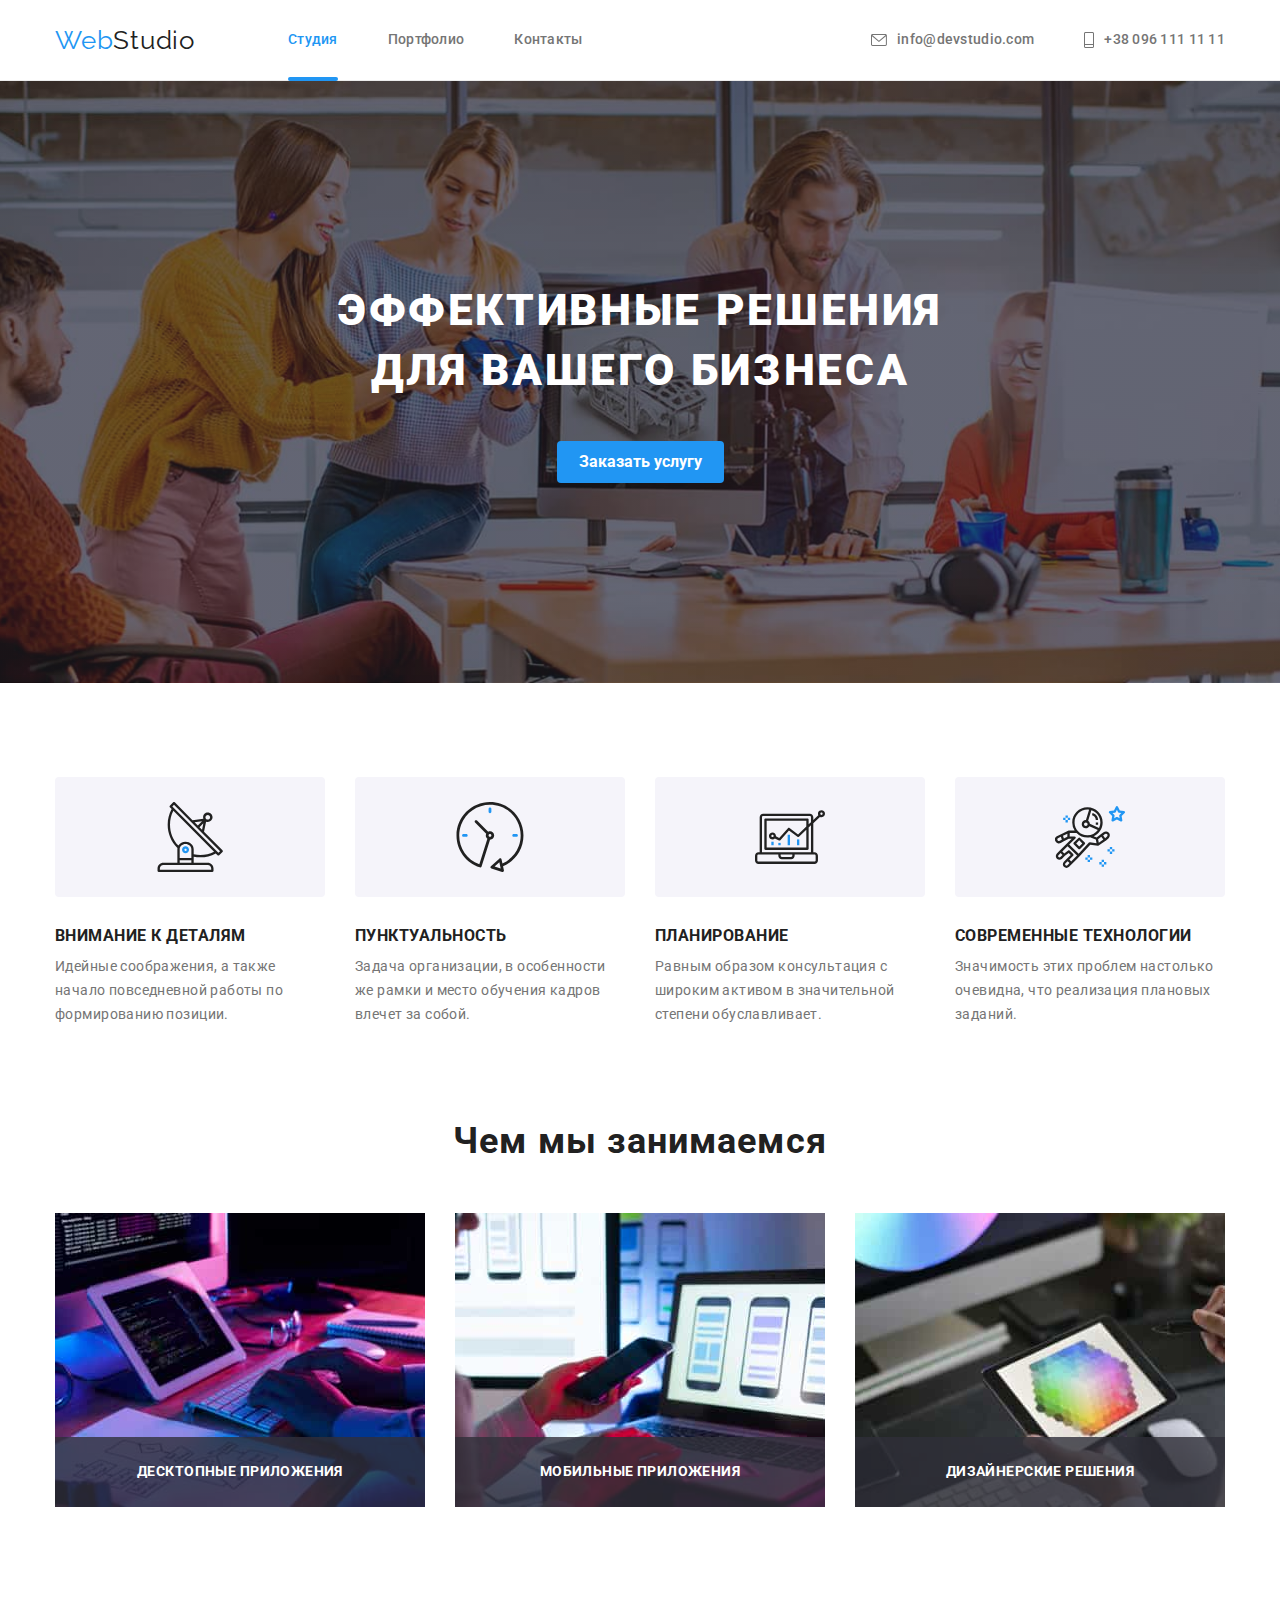
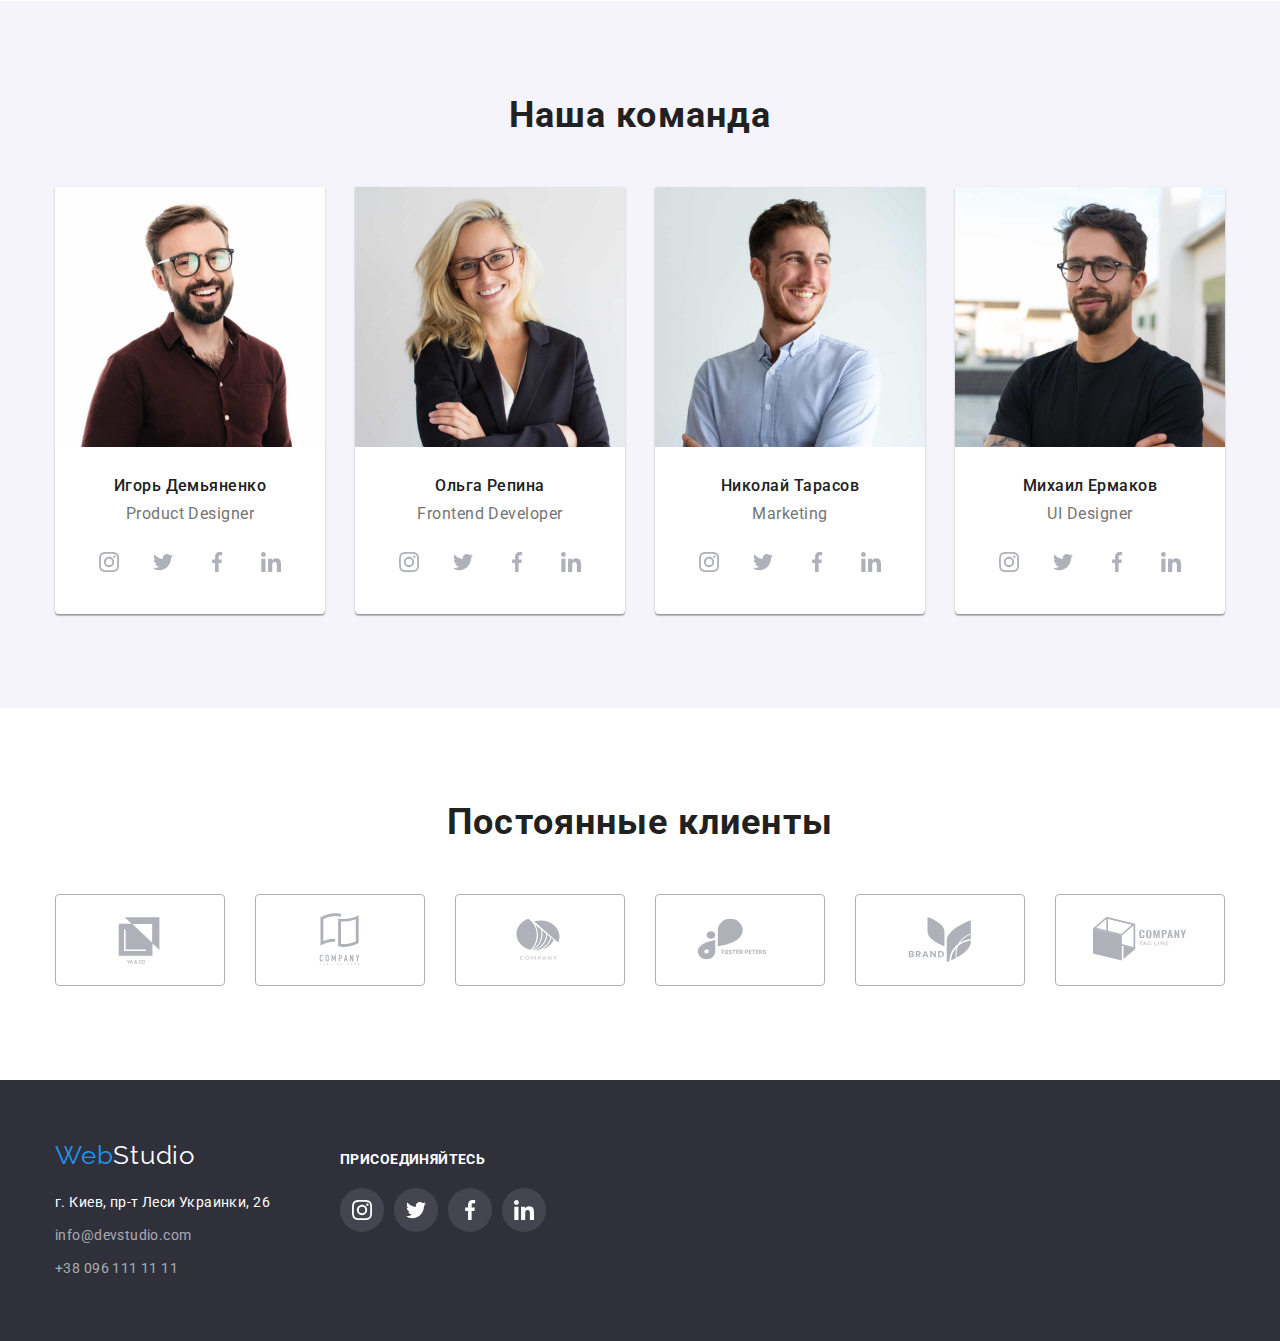
==== index.html @ 5bc47182 "скопировал предыдущую" ====
<!DOCTYPE html>
<html lang="ru">

<head>
    <meta charset="UTF-8">
    <meta http-equiv="X-UA-Compatible" content="IE=edge">
    <meta name="viewport" content="width=device-width, initial-scale=1.0">
    <title>Студия</title>
    <link rel="preconnect" href="https://fonts.googleapis.com">
    <link rel="preconnect" href="https://fonts.gstatic.com" crossorigin>
    <link
        href="https://fonts.googleapis.com/css2?family=Raleway:wght@700&family=Roboto:wght@400;500;700;900&display=swap"
        rel="stylesheet">
    <link rel="stylesheet" href="./css/modern-normalize.css">
    <link rel="stylesheet" href="./css/styles.css">
</head>

<body>
    <header>
        <div class="container">
            <a href="./index.html" class="logo logo-text-header"><span class="logo-text">Web</span>Studio</a>
            <nav class="navigation">

                <ul class="site-nav">
                    <li class="list"><a href="./index.html" class="link header-link current">Студия</a></li>
                    <li class="list"><a href="./portfolio.html" class="link header-link">Портфолио</a></li>
                    <li class="list"><a href="" class="link header-link">Контакты</a></li>
                </ul>
            </nav>
            <ul class="site-contact">
                <li class="list"><a href="mailto:info@devstudio.com" class="link header-link">
                        <svg class="icon-link" width="16" height="12">
                            <use href="./images/icons.svg#icon-mail"></use>
                        </svg>info@devstudio.com</a>
                </li>
                <li class="list"><a href="tel:+380961111111" class="link header-link"><svg class="icon-link" width="10"
                            height="16">
                            <use href="./images/icons.svg#icon-tel"></use>
                        </svg>+38 096 111 11 11</a></li>
            </ul>
        </div>
    </header>
    <main>




        <section class="section title-section">
            <div class="container">
                <div class="title-container">
                    <h1 class="title-name">Эффективные решения для вашего бизнеса</h1>
                    <button type="button" class="button primary" data-modal-open>Заказать услугу</button>
                    
                    



                </div>
            </div>
        </section>

        <section class="section">
            <div class="container">
                <h2 class="visually-hidden">Наши преимущества</h2>
                <ul class="content-list">
                    <li class="list">
                        <div class="icon-feature"><svg class="icon" width="70" height="70">
                                <use href="./images/icons.svg#icon-antenna"></use>
                            </svg></div>
                        <h3 class="content">Внимание к деталям</h3>
                        <p>Идейные соображения, а также начало повседневной работы по формированию
                            позиции.</p>
                    </li>
                    <li class="list">
                        <div class="icon-feature"><svg class="icon" width="70" height="70">
                                <use href="./images/icons.svg#icon-clock"></use>
                            </svg></div>
                        <h3 class="content">Пунктуальность</h3>
                        <p>Задача организации, в особенности же рамки и место обучения кадров
                            влечет за собой.</p>
                    </li>
                    <li class="list">
                        <div class="icon-feature"><svg class="icon" width="70" height="70">
                                <use href="./images/icons.svg#icon-diagram"></use>
                            </svg></div>
                        <h3 class="content">Планирование</h3>
                        <p>Равным образом консультация с широким активом в значительной степени
                            обуславливает.</p>
                    </li>
                    <li class="list">
                        <div class="icon-feature"><svg class="icon" width="70" height="70">
                                <use href="./images/icons.svg#icon-astronaut"></use>
                            </svg></div>
                        <h3 class="content">Современные технологии</h3>
                        <p>Значимость этих проблем настолько очевидна, что реализация плановых
                            заданий.</p>
                    </li>
                </ul>
            </div>
        </section>
        <section class="section">
            <div class="container">
                <h2 class="occupation-item">Чем мы занимаемся</h2>
                <ul class="occupation">
                    
                    <li class="list">
                        
                        <img src="./images/img1.jpg" alt="Разработка и создание макета" width="370">
                    <div class="card-text"><h3 class="text-content">Десктопные приложения</h3></div>
                    </li>
                    <li class="list">
                        <img src="./images/img2.jpg" alt="Адаптация для разных платформ" width="370">
                    <div class="card-text"><h3 class="text-content">Мобильные приложения</h3></div>
                    </li>
                    <li class="list">
                        <img src="./images/img3.jpg" alt="Физуальное оформление" width="370">
                    <div class="card-text"><h3 class="text-content">Дизайнерские решения</h3></div>
                    </li>
                </ul>
            </div>
        </section>
        <section class="section">
            <div class="container">
                <h2 class="occupation-item">Наша команда</h2>
                <ul class="team">
                    <li class="list"><img src="./images/photo1.jpg" alt="Фотография Игоря Демьяненко" width="270">
                        <div class="team-block">
                            <h3 class="team-item">Игорь Демьяненко</h3>
                            <p class="team-text">Product Designer</p>

                            <ul class="team-list">

                                <li class="list-social"><a href="" target="_blank" rel="noopener noreferrer"
                                        class="link-button"><svg class="icon-social" width="20" height="20">
                                            <use href="./images/icons.svg#icon-instagram"></use>
                                        </svg></a></li>

                                <li class="list-social"><a href="" target="_blank" rel="noopener noreferrer"
                                        class="link-button"><svg class="icon-social" width="20" height="20">
                                            <use href="./images/icons.svg#icon-twitter"></use>
                                        </svg></a></li>

                                <li class="list-social"><a href="" target="_blank" rel="noopener noreferrer"
                                        class="link-button"><svg class="icon-social" width="20" height="20">
                                            <use href="./images/icons.svg#icon-facebook"></use>
                                        </svg></a></li>

                                <li class="list-social"><a href="" target="_blank" rel="noopener noreferrer"
                                        class="link-button"><svg class="icon-social" width="20" height="20">
                                            <use href="./images/icons.svg#icon-linkedin"></use>
                                        </svg></a></li>
                            </ul>
                        </div>
                    </li>
                    <li class="list"><img src="./images/photo2.jpg" alt="Фотография Ольги Репиной" width="270">
                        <div class="team-block">
                            <h3 class="team-item">Ольга Репина</h3>
                            <p class="team-text">Frontend Developer</p>

                            <ul class="team-list">

                                <li class="list-social"><a href="" target="_blank" rel="noopener noreferrer"
                                        class="link-button"><svg class="icon-social" width="20" height="20">
                                            <use href="./images/icons.svg#icon-instagram"></use>
                                        </svg></a></li>

                                <li class="list-social"><a href="" target="_blank" rel="noopener noreferrer"
                                        class="link-button"><svg class="icon-social" width="20" height="20">
                                            <use href="./images/icons.svg#icon-twitter"></use>
                                        </svg></a></li>

                                <li class="list-social"><a href="" target="_blank" rel="noopener noreferrer"
                                        class="link-button"><svg class="icon-social" width="20" height="20">
                                            <use href="./images/icons.svg#icon-facebook"></use>
                                        </svg></a></li>

                                <li class="list-social"><a href="" target="_blank" rel="noopener noreferrer"
                                        class="link-button"><svg class="icon-social" width="20" height="20">
                                            <use href="./images/icons.svg#icon-linkedin"></use>
                                        </svg></a></li>
                            </ul>
                        </div>
                    </li>
                    <li class="list"><img src="./images/photo3.jpg" alt="Фотография Николая Тарасова" width="270">
                        <div class="team-block">
                            <h3 class="team-item">Николай Тарасов</h3>
                            <p class="team-text">Marketing</p>

                            <ul class="team-list">

                                <li class="list-social"><a href="" target="_blank" rel="noopener noreferrer"
                                        class="link-button"><svg class="icon-social" width="20" height="20">
                                            <use href="./images/icons.svg#icon-instagram"></use>
                                        </svg></a></li>

                                <li class="list-social"><a href="" target="_blank" rel="noopener noreferrer"
                                        class="link-button"><svg class="icon-social" width="20" height="20">
                                            <use href="./images/icons.svg#icon-twitter"></use>
                                        </svg></a></li>

                                <li class="list-social"><a href="" target="_blank" rel="noopener noreferrer"
                                        class="link-button"><svg class="icon-social" width="20" height="20">
                                            <use href="./images/icons.svg#icon-facebook"></use>
                                        </svg></a></li>

                                <li class="list-social"><a href="" target="_blank" rel="noopener noreferrer"
                                        class="link-button"><svg class="icon-social" width="20" height="20">
                                            <use href="./images/icons.svg#icon-linkedin"></use>
                                        </svg></a></li>
                            </ul>
                        </div>
                    </li>
                    <li class="list"><img src="./images/photo4.jpg" alt="Фотография Михаила Ерамакова" width="270">
                        <div class="team-block">
                            <h3 class="team-item">Михаил Ермаков</h3>
                            <p class="team-text">UI Designer</p>

                            <ul class="team-list">

                                <li class="list-social"><a href="" target="_blank" rel="noopener noreferrer"
                                        class="link-button"><svg class="icon-social" width="20" height="20">
                                            <use href="./images/icons.svg#icon-instagram"></use>
                                        </svg></a></li>

                                <li class="list-social"><a href="" target="_blank" rel="noopener noreferrer"
                                        class="link-button"><svg class="icon-social" width="20" height="20">
                                            <use href="./images/icons.svg#icon-twitter"></use>
                                        </svg></a></li>

                                <li class="list-social"><a href="" target="_blank" rel="noopener noreferrer"
                                        class="link-button"><svg class="icon-social" width="20" height="20">
                                            <use href="./images/icons.svg#icon-facebook"></use>
                                        </svg></a></li>

                                <li class="list-social"><a href="" target="_blank" rel="noopener noreferrer"
                                        class="link-button"><svg class="icon-social" width="20" height="20">
                                            <use href="./images/icons.svg#icon-linkedin"></use>
                                        </svg></a></li>
                            </ul>
                        </div>
                    </li>
                </ul>
            </div>
        </section>
        <section class="section">
            <div class="container">
                <h2 class="occupation-item">Постоянные клиенты</h2>
                <ul class="clients-icons">
                    <li class="list list-icons">

                        <a href="" target="_blank" rel="noopener noreferrer" class="link link-block"><svg
                                class="icon-union" width="106" height="60">
                                <use href="./images/icons.svg#icon-union1"></use>
                            </svg></a>


                    </li>
                    <li class="list list-icons">

                        <a href="" target="_blank" rel="noopener noreferrer" class="link link-block"><svg
                                class="icon-union" width="106" height="60">
                                <use href="./images/icons.svg#icon-union2"></use>
                            </svg></a>

                    </li>
                    <li class="list list-icons">

                        <a href="" target="_blank" rel="noopener noreferrer" class="link link-block"><svg
                                class="icon-union" width="106" height="60">
                                <use href="./images/icons.svg#icon-union3"></use>
                            </svg></a>

                    </li>
                    <li class="list list-icons">

                        <a href="" target="_blank" rel="noopener noreferrer" class="link link-block"><svg
                                class="icon-union" width="106" height="60">
                                <use href="./images/icons.svg#icon-union4"></use>
                            </svg></a>

                    </li>
                    <li class="list list-icons">

                        <a href="" target="_blank" rel="noopener noreferrer" class="link link-block"><svg
                                class="icon-union" width="106" height="60">
                                <use href="./images/icons.svg#icon-union5"></use>
                            </svg></a>

                    </li>
                    <li class="list list-icons">

                        <a href="" target="_blank" rel="noopener noreferrer" class="link link-block"><svg
                                class="icon-union" width="106" height="60">
                                <use href="./images/icons.svg#icon-union6"></use>
                            </svg></a>

                    </li>
                </ul>
            </div>
        </section>
    </main>
    <footer class="footer-content">
        <div class="container">
            <div class="footer-block">
                <div class="footer-left">
                    <a href="./index.html" class="logo logo-text-footer"><span class="logo-text">Web</span>Studio</a>
                    <address>
                        <ul class="footer-list">
                            <li class="list"><a href="https://goo.gl/maps/4JhBPTd6AdwU7m8K8" class="footer-item-text"
                                    target="_blank" rel="noopener noreferrer">г. Киев,
                                    пр-т Леси Украинки,
                                    26</a></li>
                            <li class="list">
                                <a href="mailto:info@devstudio.com" class="footer-item">info@devstudio.com</a>
                            </li>
                            <li class="list">
                                <a href="tel:+380961111111" class="footer-item">+38 096 111 11 11</a>
                            </li>
                        </ul>
                    </address>
                </div>
                <div class="footer-center">
                    <p>Присоединяйтесь</p>


                    <ul class="team-list">

                        <li class="list-social"><a href="" target="_blank" rel="noopener noreferrer"
                                class="link-button button-footer-icon"><svg class="icon-footer" width="20" height="20">
                                    <use href="./images/icons.svg#icon-instagram"></use>
                                </svg></a></li>

                        <li class="list-social"><a href="" target="_blank" rel="noopener noreferrer"
                                class="link-button button-footer-icon"><svg class="icon-footer" width="20" height="20">
                                    <use href="./images/icons.svg#icon-twitter"></use>
                                </svg></a></li>

                        <li class="list-social"><a href="" target="_blank" rel="noopener noreferrer"
                                class="link-button button-footer-icon"><svg class="icon-footer" width="20" height="20">
                                    <use href="./images/icons.svg#icon-facebook"></use>
                                </svg></a></li>

                        <li class="list-social"><a href="" target="_blank" rel="noopener noreferrer"
                                class="link-button button-footer-icon"><svg class="icon-footer" width="20" height="20">
                                    <use href="./images/icons.svg#icon-linkedin"></use>
                                </svg></a></li>
                    </ul>

                </div>
            </div>
        </div>

    </footer>

    <div class="backdrop is-hidden" data-modal>
        <div class="backdrop-block">
            <button data-modal-close class="close-backdrop"><svg width="14" height="14">
                    <use href="./images/icons.svg#icon-close"></use>
                </svg></button>
    
        </div>
    </div>

    <script src="./js/modal.js"></script>
</body>

</html>
---- css/styles.css ----
:root {
  --accent-color: #2196f3; /* цвет выделения */
  --primary-text-color: #212121; /* цвет заголовков */
  --secondary-text-color: #757575; /* цвет остального текста */
  --primary-white-color: #ffffff; /* цвет фона белый */
  --primary-dark-color: #2f303a; /* цвет фона черный */
  --third-white-color: rgba(
    255,
    255,
    255,
    0.6
  ); /* цвет текста с прозрачностью */
  --accent-color-button: #2196f3; /* цвет кнопки */
  --primary-hover-button: #188ce8; /* ховер кнопки */
  --primary-nonactive-button: #f5f4fa; /* неактивная кнопка */
  --shadow-button: 0px 3px 1px rgba(0, 0, 0, 0.1),
    0px 1px 2px rgba(0, 0, 0, 0.08), 0px 2px 2px rgba(0, 0, 0, 0.12); /* тень кнопки */
  --color-border-header: #ececec;
  --grey-background-color: #f5f4fa;
  --border-card: 1px solid #eeeeee;
  --border-clients: 1px solid #afb1b8;
  --border-clients-active: 1px solid #2196f3;
  --box-team-shadow: 0px 1px 3px rgba(0, 0, 0, 0.12),
    0px 1px 1px rgba(0, 0, 0, 0.14), 0px 2px 1px rgba(0, 0, 0, 0.2);
  --image-background: rgba(47, 48, 58, 0.4), rgba(47, 48, 58, 0.4);
  --image-background-text: rgba(47, 48, 58, 0.8);
  --color-not-img: #c4c4c4;
  --icon-not-active: #afb1b8;
  --icon-footer: rgba(255, 255, 255, 0.1);
  --portfolio-shadow: 0px 1px 1px rgba(0, 0, 0, 0.12),
    0px 4px 4px rgba(0, 0, 0, 0.06), 1px 4px 6px rgba(0, 0, 0, 0.16);
    --color-card:rgba(33, 150, 243, 0.9);
    --modal-background:rgba(0, 0, 0, 0.2);
    --modal-shadow: 0px 1px 3px rgba(0, 0, 0, 0.12), 0px 1px 1px rgba(0, 0, 0, 0.14), 0px 2px 1px rgba(0, 0, 0, 0.2);
    --modal-button:rgba(0, 0, 0, 0.1);
}
h1,
h2,
h3,
p {
  margin: 0;
}
ul {
  margin: 0;
  padding-left: 0;
}
img {
  display: block;
  max-width: 100%;
  height: auto;
}
body {
  background-color: var(--primary-white-color);
  color: var(--secondary-text-color);
  font-family: Roboto, sans-serif;
  font-weight: 400;
  font-size: 14px;
  line-height: 1.71;
  letter-spacing: 0.03em;
}
address {
  font-style: normal;
}
.container {
  width: 1200px;
  padding-left: 15px;
  padding-right: 15px;
  margin-left: auto;
  margin-right: auto;
}
header {
  border-bottom: 1px solid var(--color-border-header);
}
header .container {
  display: flex;
  align-items: center;
}
.section {
  padding-top: 94px;
  padding-bottom: 94px;
}
.section.title-section {
  max-width: 1600px;
  margin-left: auto;
  margin-right: auto;
  text-align: center;

  background-image: linear-gradient(var(--image-background)),
    url(../images/bg.jpg);
  background-repeat: no-repeat;
  background-color: var(--color-not-img);
  background-position: center;
  background-size: cover;
  padding-top: 200px;
  padding-bottom: 200px;
}
.section:nth-child(2) {
  padding-bottom: 0;
}
.section:nth-child(4) {
  background-color: var(--grey-background-color);
}
.logo {
  font-family: 'Raleway', sans-serif;
  font-size: 26px;
  line-height: 1.19;
  letter-spacing: 0.03em;
  text-decoration: none;
}
.logo-text {
  color: var(--accent-color);
}
.logo-text-header {
  color: var(--primary-text-color);
}
.logo-text-footer {
  display: inline-block;
  margin-bottom: 20px;
  color: var(--primary-white-color);
}
.link {
  position: relative;
  color: var(--primary-text-color);
  text-decoration: none;

  transition-property: color;
  transition-duration: 250ms;
  transition-timing-function: cubic-bezier(0.4, 0, 0.2, 1);
}
.header-link {
  display: block;
  color: var(--secondary-text-color);
  padding-top: 32px;
  padding-bottom: 32px;
}
.list {
  list-style: none;
}
.navigation {
  margin-left: 93px;
}
.site-nav,
.site-contact {
  display: flex;
  font-weight: 500;
  line-height: 1.14;
  letter-spacing: 0.02em;
}
.site-contact {
  margin-left: auto;
}
.site-contact .list,
.site-nav .list {
  margin-right: 50px;
}
.site-contact .list:last-child,
.site-nav .list:last-child {
  margin-right: 0;
}
.site-contact .link {
  display: flex;
  align-items: center;
  color: var(--secondary-text-color);
}
.site-contact .link:hover,
.site-contact .link:focus,
.site-nav .link:hover,
.site-nav .link:focus {
  color: var(--accent-color);
}
a:hover .icon-link,
a:focus .icon-link {
  fill: var(--accent-color);
}
.site-nav .link.current {
  color: var(--accent-color);
}
.current::after {
  content: '';
  display: block;
  position: absolute;
  bottom: -1px;
  width: 100%;
  height: 4px;
  border-radius: 2px;
  background-color: var(--accent-color)
}
.icon-link {
  display: flex;
  margin-right: 10px;
  fill: var(--secondary-text-color);
  transition-property: fill;
  transition-duration: 250ms;
  transition-timing-function: cubic-bezier(0.4, 0, 0.2, 1);
}
.team-list {
  display: flex;
  align-items: center;
  justify-content: center;
}
.list-social {
  list-style: none;
  margin-right: 10px;
  
}
.list-social:last-child {
  margin-right: 0;
}
.link-button {
  display: flex;
  align-items: center;
  justify-content: center;
  width: 44px;
  height: 44px;
  border-radius: 100%;

  transition-property: background-color;
  transition-duration: 250ms;
  transition-timing-function: cubic-bezier(0.4, 0, 0.2, 1);
}
.icon-social {
  fill: var(--icon-not-active);
  transition-property: fill;
  transition-duration: 250ms;
  transition-timing-function: cubic-bezier(0.4, 0, 0.2, 1);
}
a:hover .icon-social,
a:focus .icon-social {
  fill: var(--primary-white-color);
}

.title-name {
  color: var(--primary-white-color);
  text-transform: uppercase;
  font-family: inherit;
  font-weight: 900;
  font-size: 44px;
  line-height: 1.36;
  letter-spacing: 0.06em;
  text-align: center;
  margin-bottom: 40px;
}
.title-container {
  width: 696px;
  margin-left: auto;
  margin-right: auto;
}
.visually-hidden {
  position: absolute;
  white-space: nowrap;
  width: 1px;
  height: 1px;
  overflow: hidden;
  border: 0;
  padding: 0;
  clip: rect(0 0 0 0);
  clip-path: inset(50%);
  margin: -1px;
}
.button {
  border-radius: 4px;
  cursor: pointer;
  border: 0;
  font-family: inherit;
  font-weight: 700;
  font-size: 16px;
  line-height: 1.87;
  padding: 6px 22px;
  transition-property: background-color, box-shadow, color;
  transition-duration: 250ms;
  transition-timing-function: cubic-bezier(0.4, 0, 0.2, 1);
}
.button.primary {
  color: var(--primary-white-color);
  background-color: var(--accent-color-button);
}
.button.secondary {
  color: var(--primary-text-color);
  background-color: var(--primary-nonactive-button);
}
.button:hover,
.button:focus {
  color: var(--primary-white-color);
  background-color: var(--primary-hover-button);
  box-shadow: var(--shadow-button);
}
.occupation-item {
  color: var(--primary-text-color);
  font-family: inherit;
  font-size: 36px;
  line-height: 1.16;
  text-align: center;
  letter-spacing: 0.03em;
  margin-bottom: 50px;
  font-weight: 700;
}
.content {
  color: var(--primary-text-color);
  font-family: inherit;
  font-weight: 700;
  line-height: 1.14;
  text-transform: uppercase;
  letter-spacing: 0.03em;
  margin-bottom: 10px;
}
.content-list {
  display: flex;
  flex-wrap: wrap;
  margin-left: -30px;
  margin-bottom: -30px;
}
.content-list .list {
  flex-basis: calc(100% / 4 - 30px);
  margin-left: 30px;
  margin-bottom: 30px;
}
.icon-feature {
  display: flex;
  align-items: center;
  justify-content: center;
  background-color: var(--grey-background-color);
  border-radius: 4px;
  padding-top: 25px;
  padding-bottom: 25px;
  margin-bottom: 30px;
}
.occupation {
  display: flex;
  flex-wrap: wrap;
  margin-left: -30px;
  margin-bottom: -30px;
}
.occupation .list {
  position: relative;
  flex-basis: calc(100% / 3 - 30px);
  margin-left: 30px;
  margin-bottom: 30px;
}
.card-text {
  position: absolute;
  bottom: 0; 
  display: flex;
  align-items: center;
  justify-content: center;
  width: 100%;
  height: 70px;
  background: var(--image-background-text);
}

.text-content {
  font-weight: bold;
  font-size: 14px;
  line-height: 1.14;
  letter-spacing: 0.03em;
  color: var(--primary-white-color);
  text-transform: uppercase;
 
}
.team {
  display: flex;
  flex-wrap: wrap;
  margin-left: -30px;
  margin-bottom: -30px;
  text-align: center;
}
.team-block {
  padding-top: 30px;
  padding-bottom: 30px;
}
.team .list {
  flex-basis: calc(100% / 4 - 30px);
  margin-left: 30px;
  margin-bottom: 30px;
  background-color: var(--primary-white-color);
  box-shadow: var(--box-team-shadow);
  border-radius: 0px 0px 4px 4px;
}
.team-item {
  color: var(--primary-text-color);
  font-family: inherit;
  font-size: 16px;
  font-weight: 500;
  line-height: 1.18;
  letter-spacing: 0.03em;
  margin-bottom: 10px;
}
.team-text {
  font-size: 16px;
  line-height: 1.18;
  letter-spacing: 0.03em;
  margin-bottom: 16px;
}
.section.portfolio {
  padding-top: 94px;
  padding-bottom: 94px;
}
.portfolio-nav {
  display: flex;
  justify-content: center;
  text-align: center;
  margin-bottom: 50px;
}
.portfolio-nav .list {
  margin-right: 8px;
}
.portfolio-nav .list:last-child {
  margin-right: 0;
}
.gallery {
  display: flex;
  flex-wrap: wrap;
  margin-left: -30px;
  margin-bottom: -30px;
}
.gallery .list {
  flex-basis: calc(100% / 3 - 30px);
  margin-left: 30px;
  margin-bottom: 30px;
}
.gallery-block {
  padding: 20px 24px 20px 24px;
  border-left: var(--border-card);
  border-right: var(--border-card);
  border-bottom: var(--border-card);
}
.gallery-item {
  color: var(--primary-text-color);
  font-family: inherit;
  font-style: normal;
  font-weight: 700;
  font-size: 18px;
  line-height: 2;
  letter-spacing: 0.06em;
  margin-bottom: 4px;
}
.gallery-text {
  font-size: 16px;
  line-height: 1.87;
  letter-spacing: 0.03em;
}
.link-card {
  display: block;
  transition-property: box-shadow;
  transition-duration: 250ms;
  transition-timing-function: cubic-bezier(0.4, 0, 0.2, 1);
}
.link-card:hover,
.link-card:focus {
   box-shadow: var(--portfolio-shadow);
}
.img-block {
  position: relative;
  overflow: hidden;
}
.text-card {
  position: absolute;
  opacity: 0;
  top: 0;
  left: 0;
  width: 100%;
  height: 100%;
  background-color: var(--color-card);
  transform: translatey(100%);
  transition-property: transform, opacity;
  transition-duration: 250ms;
  transition-timing-function: cubic-bezier(0.4, 0, 0.2, 1);
  color: var(--primary-white-color);
  padding: 63px 24px 63px 24px;
  margin: 0;
  font-size: 18px;
  line-height: 1.56;
}
a:hover .text-card,
a:focus .text-card  {
  transform: translatey(0);
  opacity: 1;
}
.footer-content {
  background-color: var(--primary-dark-color);
  padding-top: 60px;
  padding-bottom: 60px;
}
.footer-list .list {
  margin-bottom: 9px;
}
.footer-list .list:last-child {
  margin-bottom: 0;
}
.footer-item,
.footer-item-text {
  color: var(--third-white-color);
  text-decoration: none;
  transition-property: color;
  transition-duration: 250ms;
  transition-timing-function: cubic-bezier(0.4, 0, 0.2, 1);
}
.footer-item-text {
  color: var(--primary-white-color); 
}
.footer-item:hover,
.footer-item:focus,
.footer-item-text:hover,
.footer-item-text:focus {
  color: var(--accent-color);
}
.clients-icons {
  display: flex;
  flex-wrap: wrap;
  margin-left: -30px;
  margin-bottom: -30px;
}
.list-icons {
  flex-basis: calc(100% / 6 - 30px);
  margin-left: 30px;
  margin-bottom: 30px;
}
.icon-union {
  fill: var(--icon-not-active);
  transition-property: fill;
  transition-duration: 250ms;
  transition-timing-function: cubic-bezier(0.4, 0, 0.2, 1);
}
.link-block {
  display: flex;
  justify-content: center;
  align-items: center;
  width: 170px;
  height: 92px;
  border: var(--border-clients);
  border-radius: 4px;

  transition-property: background-color;
  transition-duration: 250ms;
  transition-timing-function: cubic-bezier(0.4, 0, 0.2, 1);
}
.link-block:hover .icon-union,
.link-block:focus .icon-union {
  fill: var(--accent-color);
}
.link-block:hover,
.link-block:focus {
  border: var(--border-clients-active);
  fill: var(--accent-color);
}
.footer-block {
  display: flex;
  align-items: baseline;
}
.footer-left {
  display: inline-block;
  margin-right: 70px;
}
.footer-center {
  display: inline-block;
}
.footer-center p {
  font-weight: bold;
  font-size: 14px;
  line-height: 1.14;
  letter-spacing: 0.03em;
  text-transform: uppercase;
  color: var(--primary-white-color);
  margin-bottom: 20px;
}
.icon-footer {
  fill: var(--primary-white-color);
  transition-property: fill;
  transition-duration: 250ms;
  transition-timing-function: cubic-bezier(0.4, 0, 0.2, 1);
}
.button-footer-icon {
  background-color: var(--icon-footer);
  border-radius: 100%;
}
a:hover .icon-footer,
a:focus .icon-footer {
  fill: var(--primary-white-color);
}
.link-button:hover,
.link-button:focus {
  background-color: var(--accent-color);
  border-radius: 100%;
}
.backdrop {
  position: fixed;
  opacity: 1;
  top: 0;
  left: 0;
  
  width: 100%;
  height: 100%;
  background-color: var(--modal-background);

  transition-property: opacity;
  transition-duration: 250ms;
  transition-timing-function: cubic-bezier(0.4, 0, 0.2, 1);
}
.backdrop.is-hidden {
  opacity: 0;
  pointer-events: none;
}
.backdrop.is-hidden .backdrop-block{
  transform: translate(-50%, -50%) scale(0.9);
}
.backdrop-block {
  position: absolute;
  top: 50%;
  left: 50%;
  transform: translate(-50%, -50%) scale(1);

  padding: 15px 15px;
  min-width: 528px;
  min-height: 581px;
  background-color: var(--primary-white-color);
  box-shadow: var(--modal-shadow);
  border-radius: 4px;
  transition-property: transform;
  transition-duration: 250ms;
  transition-timing-function: cubic-bezier(0.4, 0, 0.2, 1);
}
.close-backdrop {
  position: absolute;
  top: 8px;
  right: 8px;

  display: flex;
  justify-content: center;
  align-items: center;

  height: 30px;
  width: 30px;
  background-color: var(--primary-white-color);

  border: 1px solid var(--modal-button);
 
  border-radius: 100%;

  cursor: pointer;

  transition-property: fill;
  transition-duration: 250ms;
  transition-timing-function: cubic-bezier(0.4, 0, 0.2, 1);
}
.close-backdrop:hover,
.close-backdrop:focus {
  
  fill: var(--accent-color);
}
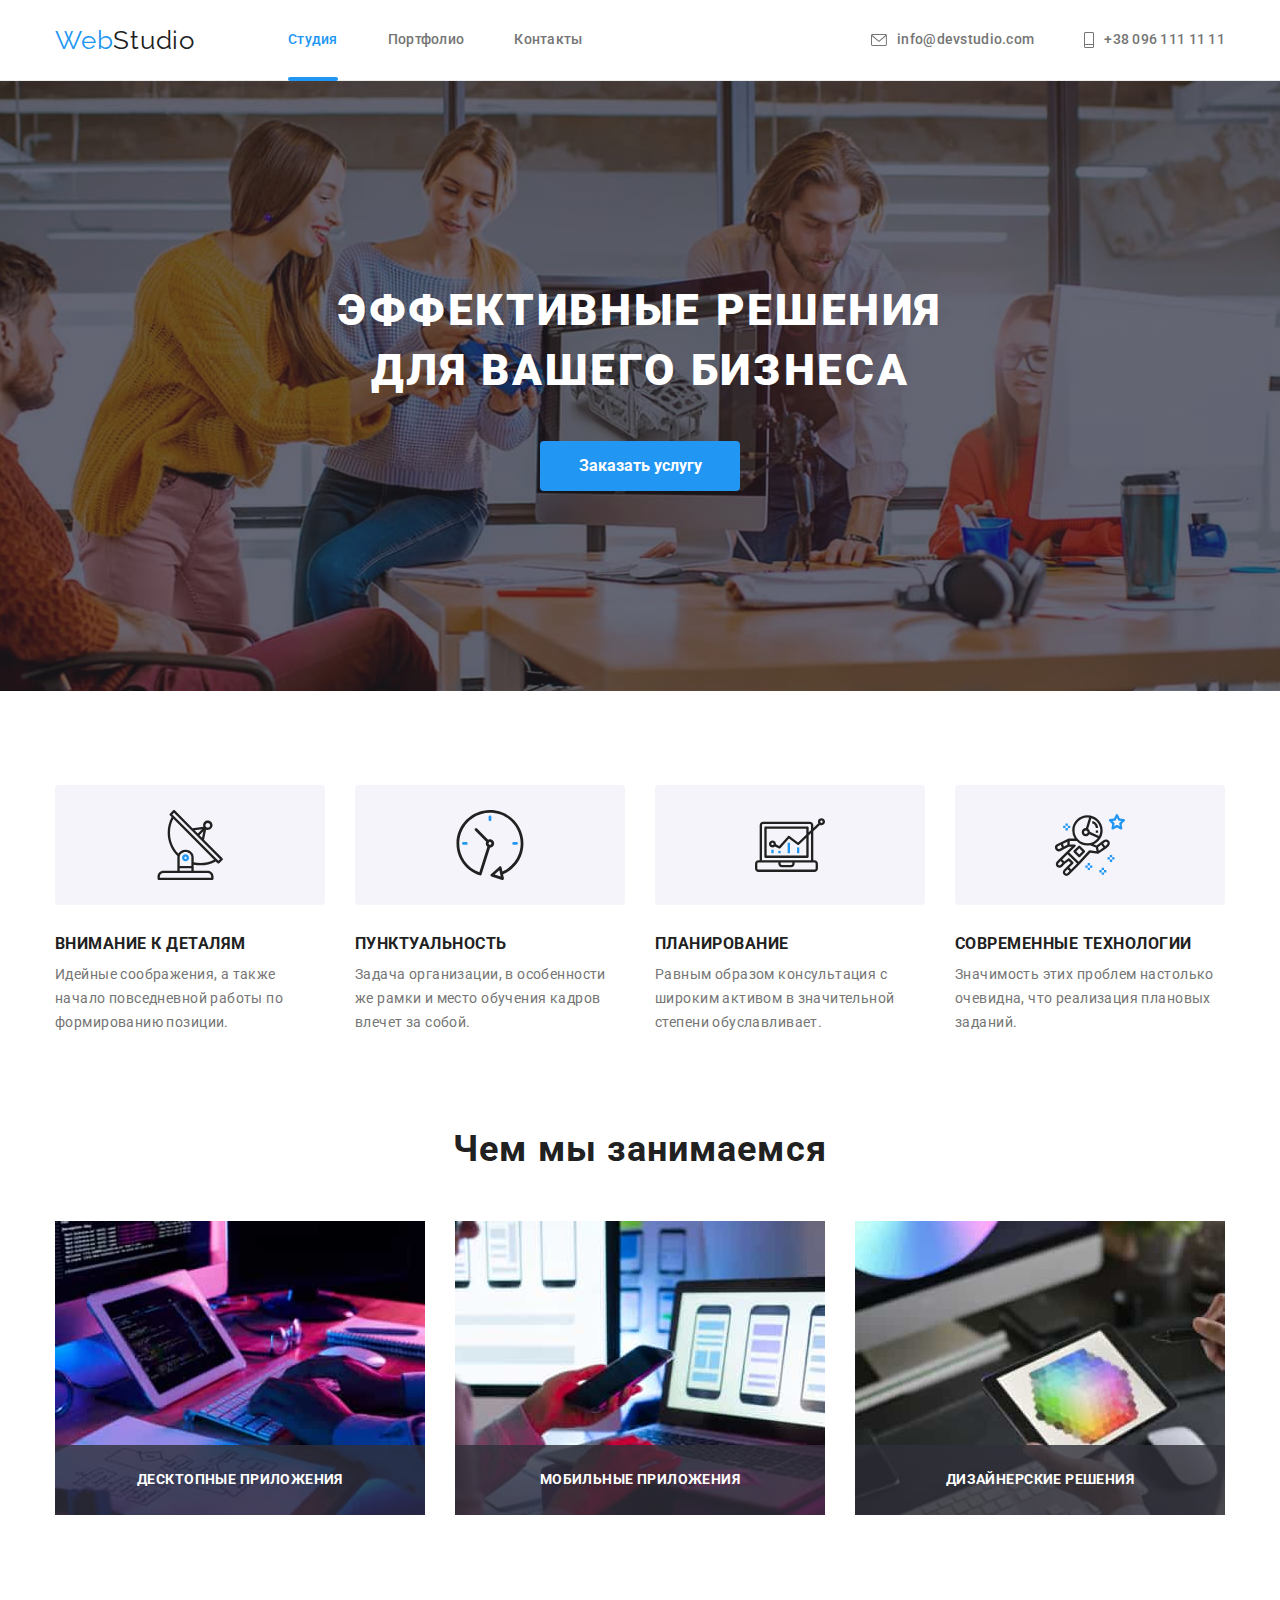
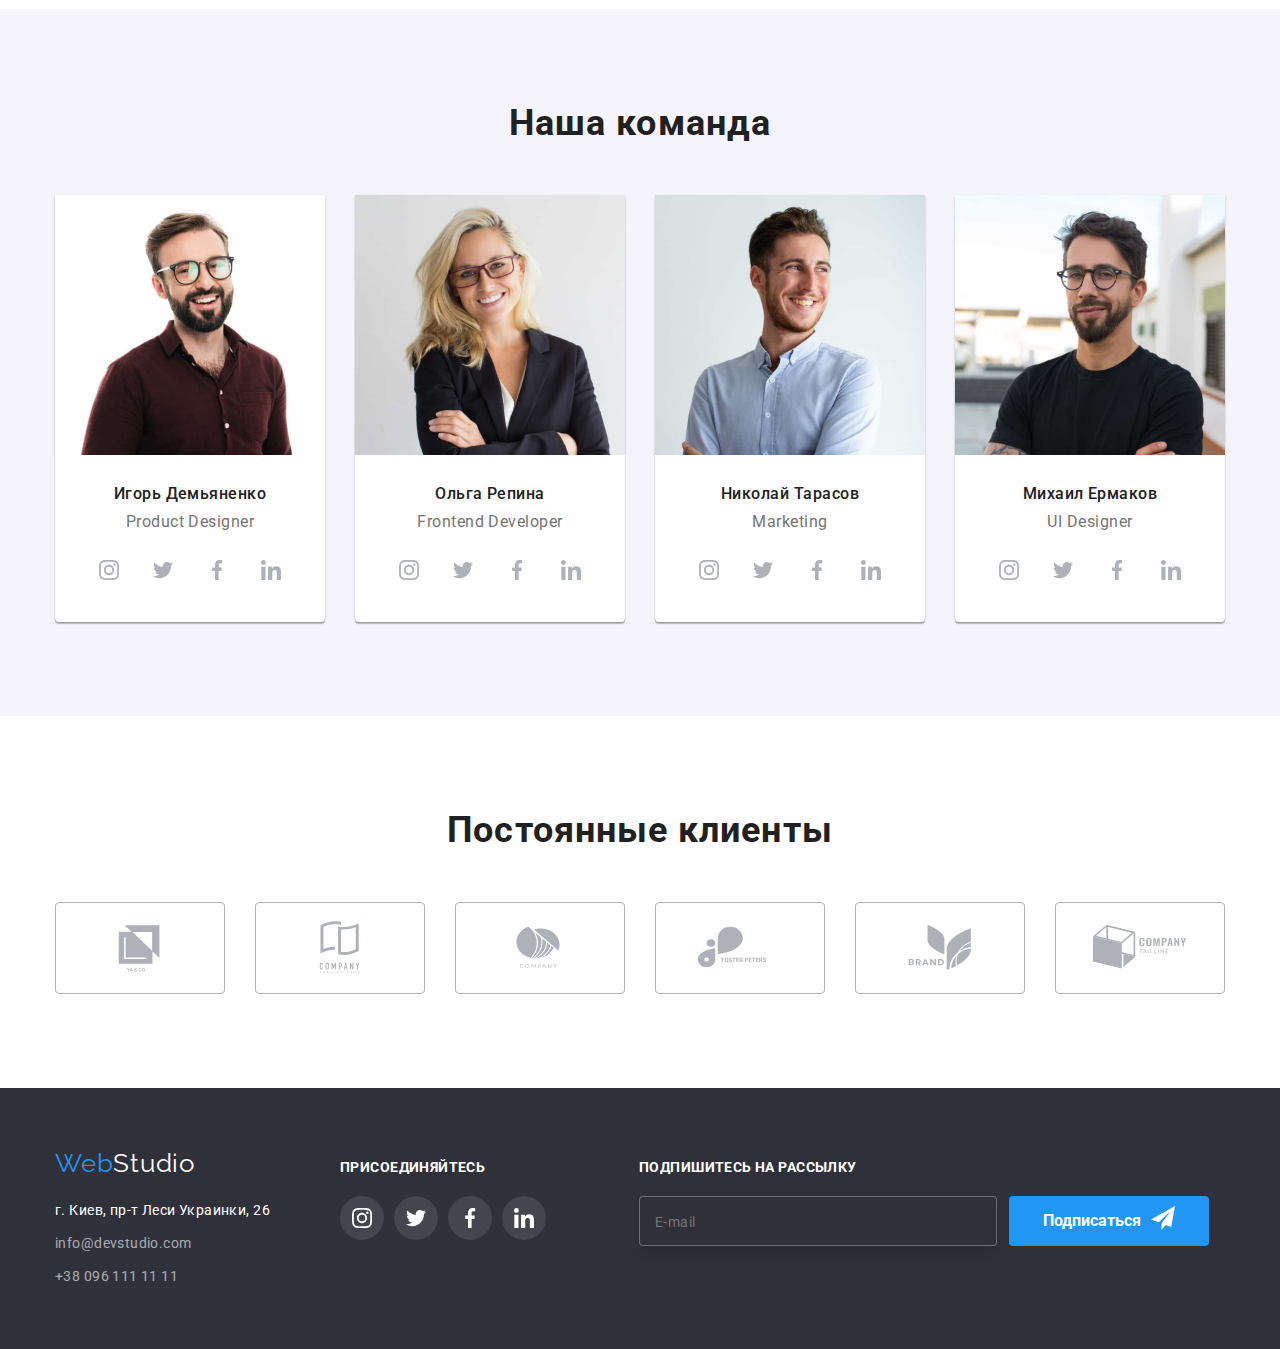
==== commit 4de90d6b: "часть готова" ====
--- a/index.html
+++ b/index.html
@@ -49,9 +49,9 @@
             <div class="container">
                 <div class="title-container">
                     <h1 class="title-name">Эффективные решения для вашего бизнеса</h1>
-                    <button type="button" class="button primary" data-modal-open>Заказать услугу</button>
-                    
-                    
+                    <button type="button" class="button primary button-modal" data-modal-open>Заказать услугу</button>
+
+
 
 
 
@@ -102,19 +102,25 @@
             <div class="container">
                 <h2 class="occupation-item">Чем мы занимаемся</h2>
                 <ul class="occupation">
-                    
-                    <li class="list">
-                        
+
+                    <li class="list">
+
                         <img src="./images/img1.jpg" alt="Разработка и создание макета" width="370">
-                    <div class="card-text"><h3 class="text-content">Десктопные приложения</h3></div>
+                        <div class="card-text">
+                            <h3 class="text-content">Десктопные приложения</h3>
+                        </div>
                     </li>
                     <li class="list">
                         <img src="./images/img2.jpg" alt="Адаптация для разных платформ" width="370">
-                    <div class="card-text"><h3 class="text-content">Мобильные приложения</h3></div>
+                        <div class="card-text">
+                            <h3 class="text-content">Мобильные приложения</h3>
+                        </div>
                     </li>
                     <li class="list">
                         <img src="./images/img3.jpg" alt="Физуальное оформление" width="370">
-                    <div class="card-text"><h3 class="text-content">Дизайнерские решения</h3></div>
+                        <div class="card-text">
+                            <h3 class="text-content">Дизайнерские решения</h3>
+                        </div>
                     </li>
                 </ul>
             </div>
@@ -320,16 +326,12 @@
                     </address>
                 </div>
                 <div class="footer-center">
-                    <p>Присоединяйтесь</p>
-
-
+                    <p class="footer-title">Присоединяйтесь</p>
                     <ul class="team-list">
-
                         <li class="list-social"><a href="" target="_blank" rel="noopener noreferrer"
                                 class="link-button button-footer-icon"><svg class="icon-footer" width="20" height="20">
                                     <use href="./images/icons.svg#icon-instagram"></use>
                                 </svg></a></li>
-
                         <li class="list-social"><a href="" target="_blank" rel="noopener noreferrer"
                                 class="link-button button-footer-icon"><svg class="icon-footer" width="20" height="20">
                                     <use href="./images/icons.svg#icon-twitter"></use>
@@ -339,13 +341,24 @@
                                 class="link-button button-footer-icon"><svg class="icon-footer" width="20" height="20">
                                     <use href="./images/icons.svg#icon-facebook"></use>
                                 </svg></a></li>
-
                         <li class="list-social"><a href="" target="_blank" rel="noopener noreferrer"
                                 class="link-button button-footer-icon"><svg class="icon-footer" width="20" height="20">
                                     <use href="./images/icons.svg#icon-linkedin"></use>
                                 </svg></a></li>
                     </ul>
-
+                </div>
+                <div class="footer-right">
+                    <p class="footer-title">Подпишитесь на рассылку</p>
+                    <form class="footer-form" autocomplete="off">
+                        <label>
+                            <input type="email" name="email" class="form-input" placeholder=" " />
+                            <span class="footer-form-text">E-mail</span>
+                        </label>
+                        <button type="submit" class="button button-footer">Подписаться<svg class="icon-button"
+                                width="24" height="24">
+                                <use href="./images/icons.svg#icon-sendtg"></use>
+                            </svg></button>
+                    </form>
                 </div>
             </div>
         </div>
@@ -354,10 +367,66 @@
 
     <div class="backdrop is-hidden" data-modal>
         <div class="backdrop-block">
+            <b class="modal-text">Оставьте свои данные, мы вам перезвоним</b>
+            <form class="block-input" autocomplete="off">
+                <label class="form-input-modal">
+
+                    <input type="text" name="username" class="modal-input" placeholder=" " />
+                    <svg class="modal-icon" width="18" height="18">
+                        <use href="./images/icons.svg#icon-person"></use>
+                    </svg>
+                    <span class="modal-form-text">Имя</span>
+                </label>
+
+                <label class="form-input-modal">
+
+                    <input type="tel" name="phone_number" class="modal-input" placeholder=" " />
+                    <svg class="modal-icon" width="18" height="18">
+                        <use href="./images/icons.svg#icon-phone"></use>
+                    </svg>
+                    <span class="modal-form-text">Телефон</span>
+                </label>
+
+                <label class="form-input-modal">
+
+                    <input type="email" name="email" class="modal-input" placeholder=" " />
+
+                    <svg class="modal-icon" width="18" height="18">
+                        <use href="./images/icons.svg#icon-email"></use>
+                    </svg>
+                    <span class="modal-form-text">Почта</span>
+                </label>
+
+                <label class="form-input-modal textarea">
+
+                    <textarea name="feedback" class="modal-input-text" placeholder="Введите текст"></textarea>
+                    <span class="modal-form-text">Комментарий</span>
+                </label>
+
+
+                <div class="checkbox">
+                    <input class="checkbox-mark" type="checkbox" name="consent" id="check-mark">
+                    <label class="checkbox-text" for="check-mark"><span class="check-text">Соглашаюсь с рассылкой и
+                            принимаю</span><a href="./index.html" class="check-link ">Условия
+                            договора</a>
+                        <span class="checkbox-icon"></span><svg class="icon-check" width="16" height="15">
+                            <use href="./images/icons.svg#icon-check"></use>
+                        </svg>
+                    </label>
+                </div>
+
+                <button type="submit" class="button button-modal">Отправить</button>
+            </form>
+
+
+
+
+
+
             <button data-modal-close class="close-backdrop"><svg width="14" height="14">
                     <use href="./images/icons.svg#icon-close"></use>
                 </svg></button>
-    
+
         </div>
     </div>
 
--- a/css/styles.css
+++ b/css/styles.css
@@ -1,648 +1,853 @@
 :root {
-  --accent-color: #2196f3; /* цвет выделения */
-  --primary-text-color: #212121; /* цвет заголовков */
-  --secondary-text-color: #757575; /* цвет остального текста */
-  --primary-white-color: #ffffff; /* цвет фона белый */
-  --primary-dark-color: #2f303a; /* цвет фона черный */
-  --third-white-color: rgba(
-    255,
-    255,
-    255,
-    0.6
-  ); /* цвет текста с прозрачностью */
-  --accent-color-button: #2196f3; /* цвет кнопки */
-  --primary-hover-button: #188ce8; /* ховер кнопки */
-  --primary-nonactive-button: #f5f4fa; /* неактивная кнопка */
-  --shadow-button: 0px 3px 1px rgba(0, 0, 0, 0.1),
-    0px 1px 2px rgba(0, 0, 0, 0.08), 0px 2px 2px rgba(0, 0, 0, 0.12); /* тень кнопки */
-  --color-border-header: #ececec;
-  --grey-background-color: #f5f4fa;
-  --border-card: 1px solid #eeeeee;
-  --border-clients: 1px solid #afb1b8;
-  --border-clients-active: 1px solid #2196f3;
-  --box-team-shadow: 0px 1px 3px rgba(0, 0, 0, 0.12),
-    0px 1px 1px rgba(0, 0, 0, 0.14), 0px 2px 1px rgba(0, 0, 0, 0.2);
-  --image-background: rgba(47, 48, 58, 0.4), rgba(47, 48, 58, 0.4);
-  --image-background-text: rgba(47, 48, 58, 0.8);
-  --color-not-img: #c4c4c4;
-  --icon-not-active: #afb1b8;
-  --icon-footer: rgba(255, 255, 255, 0.1);
-  --portfolio-shadow: 0px 1px 1px rgba(0, 0, 0, 0.12),
-    0px 4px 4px rgba(0, 0, 0, 0.06), 1px 4px 6px rgba(0, 0, 0, 0.16);
-    --color-card:rgba(33, 150, 243, 0.9);
-    --modal-background:rgba(0, 0, 0, 0.2);
-    --modal-shadow: 0px 1px 3px rgba(0, 0, 0, 0.12), 0px 1px 1px rgba(0, 0, 0, 0.14), 0px 2px 1px rgba(0, 0, 0, 0.2);
-    --modal-button:rgba(0, 0, 0, 0.1);
+	--accent-color: #2196f3; /* цвет выделения */
+	--primary-text-color: #212121; /* цвет заголовков */
+	--secondary-text-color: #757575; /* цвет остального текста */
+	--primary-white-color: #ffffff; /* цвет фона белый */
+	--primary-dark-color: #2f303a; /* цвет фона черный */
+	--third-white-color: rgba(255, 255, 255, 0.6); /* цвет текста с прозрачностью */
+	--accent-color-button: #2196f3; /* цвет кнопки */
+	--primary-hover-button: #188ce8; /* ховер кнопки */
+	--primary-nonactive-button: #f5f4fa; /* неактивная кнопка */
+	--shadow-button: 0px 3px 1px rgba(0, 0, 0, 0.1), 0px 1px 2px rgba(0, 0, 0, 0.08), 0px 2px 2px rgba(0, 0, 0, 0.12); /* тень кнопки */
+	--color-border-header: #ececec;
+	--grey-background-color: #f5f4fa;
+	--border-card: 1px solid #eeeeee;
+	--border-clients: 1px solid #afb1b8;
+	--border-clients-active: 1px solid #2196f3;
+	--box-team-shadow: 0px 1px 3px rgba(0, 0, 0, 0.12), 0px 1px 1px rgba(0, 0, 0, 0.14), 0px 2px 1px rgba(0, 0, 0, 0.2);
+	--image-background: rgba(47, 48, 58, 0.4), rgba(47, 48, 58, 0.4);
+	--image-background-text: rgba(47, 48, 58, 0.8);
+	--color-not-img: #c4c4c4;
+	--icon-not-active: #afb1b8;
+	--icon-footer: rgba(255, 255, 255, 0.1);
+	--portfolio-shadow: 0px 1px 1px rgba(0, 0, 0, 0.12), 0px 4px 4px rgba(0, 0, 0, 0.06), 1px 4px 6px rgba(0, 0, 0, 0.16);
+	--color-card: rgba(33, 150, 243, 0.9);
+	--modal-background: rgba(0, 0, 0, 0.2);
+	--modal-shadow: 0px 1px 3px rgba(0, 0, 0, 0.12), 0px 1px 1px rgba(0, 0, 0, 0.14), 0px 2px 1px rgba(0, 0, 0, 0.2);
+	--modal-button: rgba(0, 0, 0, 0.1);
 }
 h1,
 h2,
 h3,
 p {
-  margin: 0;
+	margin: 0;
 }
 ul {
-  margin: 0;
-  padding-left: 0;
+	margin: 0;
+	padding-left: 0;
 }
 img {
-  display: block;
-  max-width: 100%;
-  height: auto;
+	display: block;
+	max-width: 100%;
+	height: auto;
 }
 body {
-  background-color: var(--primary-white-color);
-  color: var(--secondary-text-color);
-  font-family: Roboto, sans-serif;
-  font-weight: 400;
-  font-size: 14px;
-  line-height: 1.71;
-  letter-spacing: 0.03em;
+	background-color: var(--primary-white-color);
+	color: var(--secondary-text-color);
+	font-family: Roboto, sans-serif;
+	font-weight: 400;
+	font-size: 14px;
+	line-height: 1.71;
+	letter-spacing: 0.03em;
 }
 address {
-  font-style: normal;
+	font-style: normal;
 }
 .container {
-  width: 1200px;
-  padding-left: 15px;
-  padding-right: 15px;
-  margin-left: auto;
-  margin-right: auto;
+	width: 1200px;
+	padding-left: 15px;
+	padding-right: 15px;
+	margin-left: auto;
+	margin-right: auto;
 }
 header {
-  border-bottom: 1px solid var(--color-border-header);
+	border-bottom: 1px solid var(--color-border-header);
 }
 header .container {
-  display: flex;
-  align-items: center;
+	display: flex;
+	align-items: center;
 }
 .section {
-  padding-top: 94px;
-  padding-bottom: 94px;
+	padding-top: 94px;
+	padding-bottom: 94px;
 }
 .section.title-section {
-  max-width: 1600px;
-  margin-left: auto;
-  margin-right: auto;
-  text-align: center;
-
-  background-image: linear-gradient(var(--image-background)),
-    url(../images/bg.jpg);
-  background-repeat: no-repeat;
-  background-color: var(--color-not-img);
-  background-position: center;
-  background-size: cover;
-  padding-top: 200px;
-  padding-bottom: 200px;
+	max-width: 1600px;
+	margin-left: auto;
+	margin-right: auto;
+	text-align: center;
+
+	background-image: linear-gradient(var(--image-background)), url(../images/bg.jpg);
+	background-repeat: no-repeat;
+	background-color: var(--color-not-img);
+	background-position: center;
+	background-size: cover;
+	padding-top: 200px;
+	padding-bottom: 200px;
 }
 .section:nth-child(2) {
-  padding-bottom: 0;
+	padding-bottom: 0;
 }
 .section:nth-child(4) {
-  background-color: var(--grey-background-color);
+	background-color: var(--grey-background-color);
 }
 .logo {
-  font-family: 'Raleway', sans-serif;
-  font-size: 26px;
-  line-height: 1.19;
-  letter-spacing: 0.03em;
-  text-decoration: none;
+	font-family: "Raleway", sans-serif;
+	font-size: 26px;
+	line-height: 1.19;
+	letter-spacing: 0.03em;
+	text-decoration: none;
 }
 .logo-text {
-  color: var(--accent-color);
+	color: var(--accent-color);
 }
 .logo-text-header {
-  color: var(--primary-text-color);
+	color: var(--primary-text-color);
 }
 .logo-text-footer {
-  display: inline-block;
-  margin-bottom: 20px;
-  color: var(--primary-white-color);
+	display: inline-block;
+	margin-bottom: 20px;
+	color: var(--primary-white-color);
 }
 .link {
-  position: relative;
-  color: var(--primary-text-color);
-  text-decoration: none;
-
-  transition-property: color;
-  transition-duration: 250ms;
-  transition-timing-function: cubic-bezier(0.4, 0, 0.2, 1);
+	position: relative;
+	color: var(--primary-text-color);
+	text-decoration: none;
+
+	transition-property: color;
+	transition-duration: 250ms;
+	transition-timing-function: cubic-bezier(0.4, 0, 0.2, 1);
 }
 .header-link {
-  display: block;
-  color: var(--secondary-text-color);
-  padding-top: 32px;
-  padding-bottom: 32px;
+	display: block;
+	color: var(--secondary-text-color);
+	padding-top: 32px;
+	padding-bottom: 32px;
 }
 .list {
-  list-style: none;
+	list-style: none;
 }
 .navigation {
-  margin-left: 93px;
+	margin-left: 93px;
 }
 .site-nav,
 .site-contact {
-  display: flex;
-  font-weight: 500;
-  line-height: 1.14;
-  letter-spacing: 0.02em;
+	display: flex;
+	font-weight: 500;
+	line-height: 1.14;
+	letter-spacing: 0.02em;
 }
 .site-contact {
-  margin-left: auto;
+	margin-left: auto;
 }
 .site-contact .list,
 .site-nav .list {
-  margin-right: 50px;
+	margin-right: 50px;
 }
 .site-contact .list:last-child,
 .site-nav .list:last-child {
-  margin-right: 0;
+	margin-right: 0;
 }
 .site-contact .link {
-  display: flex;
-  align-items: center;
-  color: var(--secondary-text-color);
+	display: flex;
+	align-items: center;
+	color: var(--secondary-text-color);
 }
 .site-contact .link:hover,
 .site-contact .link:focus,
 .site-nav .link:hover,
 .site-nav .link:focus {
-  color: var(--accent-color);
+	color: var(--accent-color);
 }
 a:hover .icon-link,
 a:focus .icon-link {
-  fill: var(--accent-color);
+	fill: var(--accent-color);
 }
 .site-nav .link.current {
-  color: var(--accent-color);
+	color: var(--accent-color);
 }
 .current::after {
-  content: '';
-  display: block;
-  position: absolute;
-  bottom: -1px;
-  width: 100%;
-  height: 4px;
-  border-radius: 2px;
-  background-color: var(--accent-color)
+	content: "";
+	display: block;
+	position: absolute;
+	bottom: -1px;
+	width: 100%;
+	height: 4px;
+	border-radius: 2px;
+	background-color: var(--accent-color);
 }
 .icon-link {
-  display: flex;
-  margin-right: 10px;
-  fill: var(--secondary-text-color);
-  transition-property: fill;
-  transition-duration: 250ms;
-  transition-timing-function: cubic-bezier(0.4, 0, 0.2, 1);
+	display: flex;
+	margin-right: 10px;
+	fill: var(--secondary-text-color);
+	transition-property: fill;
+	transition-duration: 250ms;
+	transition-timing-function: cubic-bezier(0.4, 0, 0.2, 1);
 }
 .team-list {
-  display: flex;
-  align-items: center;
-  justify-content: center;
+	display: flex;
+	align-items: center;
+	justify-content: center;
 }
 .list-social {
-  list-style: none;
-  margin-right: 10px;
-  
+	list-style: none;
+	margin-right: 10px;
 }
 .list-social:last-child {
-  margin-right: 0;
+	margin-right: 0;
 }
 .link-button {
-  display: flex;
-  align-items: center;
-  justify-content: center;
-  width: 44px;
-  height: 44px;
-  border-radius: 100%;
-
-  transition-property: background-color;
-  transition-duration: 250ms;
-  transition-timing-function: cubic-bezier(0.4, 0, 0.2, 1);
+	display: flex;
+	align-items: center;
+	justify-content: center;
+	width: 44px;
+	height: 44px;
+	border-radius: 100%;
+
+	transition-property: background-color;
+	transition-duration: 250ms;
+	transition-timing-function: cubic-bezier(0.4, 0, 0.2, 1);
 }
 .icon-social {
-  fill: var(--icon-not-active);
-  transition-property: fill;
-  transition-duration: 250ms;
-  transition-timing-function: cubic-bezier(0.4, 0, 0.2, 1);
+	fill: var(--icon-not-active);
+	transition-property: fill;
+	transition-duration: 250ms;
+	transition-timing-function: cubic-bezier(0.4, 0, 0.2, 1);
 }
 a:hover .icon-social,
 a:focus .icon-social {
-  fill: var(--primary-white-color);
+	fill: var(--primary-white-color);
 }
 
 .title-name {
-  color: var(--primary-white-color);
-  text-transform: uppercase;
-  font-family: inherit;
-  font-weight: 900;
-  font-size: 44px;
-  line-height: 1.36;
-  letter-spacing: 0.06em;
-  text-align: center;
-  margin-bottom: 40px;
+	color: var(--primary-white-color);
+	text-transform: uppercase;
+	font-family: inherit;
+	font-weight: 900;
+	font-size: 44px;
+	line-height: 1.36;
+	letter-spacing: 0.06em;
+	text-align: center;
+	margin-bottom: 40px;
 }
 .title-container {
-  width: 696px;
-  margin-left: auto;
-  margin-right: auto;
+	width: 696px;
+	margin-left: auto;
+	margin-right: auto;
 }
 .visually-hidden {
-  position: absolute;
-  white-space: nowrap;
-  width: 1px;
-  height: 1px;
-  overflow: hidden;
-  border: 0;
-  padding: 0;
-  clip: rect(0 0 0 0);
-  clip-path: inset(50%);
-  margin: -1px;
+	position: absolute;
+	white-space: nowrap;
+	width: 1px;
+	height: 1px;
+	overflow: hidden;
+	border: 0;
+	padding: 0;
+	clip: rect(0 0 0 0);
+	clip-path: inset(50%);
+	margin: -1px;
 }
 .button {
-  border-radius: 4px;
-  cursor: pointer;
-  border: 0;
-  font-family: inherit;
-  font-weight: 700;
-  font-size: 16px;
-  line-height: 1.87;
-  padding: 6px 22px;
-  transition-property: background-color, box-shadow, color;
-  transition-duration: 250ms;
-  transition-timing-function: cubic-bezier(0.4, 0, 0.2, 1);
+	border-radius: 4px;
+	cursor: pointer;
+	border: 0;
+	font-family: inherit;
+	font-weight: 700;
+	font-size: 16px;
+	line-height: 1.87;
+	padding: 6px 22px;
+	transition-property: background-color, box-shadow, color;
+	transition-duration: 250ms;
+	transition-timing-function: cubic-bezier(0.4, 0, 0.2, 1);
 }
 .button.primary {
-  color: var(--primary-white-color);
-  background-color: var(--accent-color-button);
+	color: var(--primary-white-color);
+	background-color: var(--accent-color-button);
 }
 .button.secondary {
-  color: var(--primary-text-color);
-  background-color: var(--primary-nonactive-button);
+	color: var(--primary-text-color);
+	background-color: var(--primary-nonactive-button);
 }
 .button:hover,
 .button:focus {
-  color: var(--primary-white-color);
-  background-color: var(--primary-hover-button);
-  box-shadow: var(--shadow-button);
+	color: var(--primary-white-color);
+	background-color: var(--primary-hover-button);
+	box-shadow: var(--shadow-button);
 }
 .occupation-item {
-  color: var(--primary-text-color);
-  font-family: inherit;
-  font-size: 36px;
-  line-height: 1.16;
-  text-align: center;
-  letter-spacing: 0.03em;
-  margin-bottom: 50px;
-  font-weight: 700;
+	color: var(--primary-text-color);
+	font-family: inherit;
+	font-size: 36px;
+	line-height: 1.16;
+	text-align: center;
+	letter-spacing: 0.03em;
+	margin-bottom: 50px;
+	font-weight: 700;
 }
 .content {
-  color: var(--primary-text-color);
-  font-family: inherit;
-  font-weight: 700;
-  line-height: 1.14;
-  text-transform: uppercase;
-  letter-spacing: 0.03em;
-  margin-bottom: 10px;
+	color: var(--primary-text-color);
+	font-family: inherit;
+	font-weight: 700;
+	line-height: 1.14;
+	text-transform: uppercase;
+	letter-spacing: 0.03em;
+	margin-bottom: 10px;
 }
 .content-list {
-  display: flex;
-  flex-wrap: wrap;
-  margin-left: -30px;
-  margin-bottom: -30px;
+	display: flex;
+	flex-wrap: wrap;
+	margin-left: -30px;
+	margin-bottom: -30px;
 }
 .content-list .list {
-  flex-basis: calc(100% / 4 - 30px);
-  margin-left: 30px;
-  margin-bottom: 30px;
+	flex-basis: calc(100% / 4 - 30px);
+	margin-left: 30px;
+	margin-bottom: 30px;
 }
 .icon-feature {
-  display: flex;
-  align-items: center;
-  justify-content: center;
-  background-color: var(--grey-background-color);
-  border-radius: 4px;
-  padding-top: 25px;
-  padding-bottom: 25px;
-  margin-bottom: 30px;
+	display: flex;
+	align-items: center;
+	justify-content: center;
+	background-color: var(--grey-background-color);
+	border-radius: 4px;
+	padding-top: 25px;
+	padding-bottom: 25px;
+	margin-bottom: 30px;
 }
 .occupation {
-  display: flex;
-  flex-wrap: wrap;
-  margin-left: -30px;
-  margin-bottom: -30px;
+	display: flex;
+	flex-wrap: wrap;
+	margin-left: -30px;
+	margin-bottom: -30px;
 }
 .occupation .list {
-  position: relative;
-  flex-basis: calc(100% / 3 - 30px);
-  margin-left: 30px;
-  margin-bottom: 30px;
+	position: relative;
+	flex-basis: calc(100% / 3 - 30px);
+	margin-left: 30px;
+	margin-bottom: 30px;
 }
 .card-text {
-  position: absolute;
-  bottom: 0; 
-  display: flex;
-  align-items: center;
-  justify-content: center;
-  width: 100%;
-  height: 70px;
-  background: var(--image-background-text);
+	position: absolute;
+	bottom: 0;
+	display: flex;
+	align-items: center;
+	justify-content: center;
+	width: 100%;
+	height: 70px;
+	background: var(--image-background-text);
 }
 
 .text-content {
-  font-weight: bold;
-  font-size: 14px;
-  line-height: 1.14;
-  letter-spacing: 0.03em;
-  color: var(--primary-white-color);
-  text-transform: uppercase;
- 
+	font-weight: bold;
+	font-size: 14px;
+	line-height: 1.14;
+	letter-spacing: 0.03em;
+	color: var(--primary-white-color);
+	text-transform: uppercase;
 }
 .team {
-  display: flex;
-  flex-wrap: wrap;
-  margin-left: -30px;
-  margin-bottom: -30px;
-  text-align: center;
+	display: flex;
+	flex-wrap: wrap;
+	margin-left: -30px;
+	margin-bottom: -30px;
+	text-align: center;
 }
 .team-block {
-  padding-top: 30px;
-  padding-bottom: 30px;
+	padding-top: 30px;
+	padding-bottom: 30px;
 }
 .team .list {
-  flex-basis: calc(100% / 4 - 30px);
-  margin-left: 30px;
-  margin-bottom: 30px;
-  background-color: var(--primary-white-color);
-  box-shadow: var(--box-team-shadow);
-  border-radius: 0px 0px 4px 4px;
+	flex-basis: calc(100% / 4 - 30px);
+	margin-left: 30px;
+	margin-bottom: 30px;
+	background-color: var(--primary-white-color);
+	box-shadow: var(--box-team-shadow);
+	border-radius: 0px 0px 4px 4px;
 }
 .team-item {
-  color: var(--primary-text-color);
-  font-family: inherit;
-  font-size: 16px;
-  font-weight: 500;
-  line-height: 1.18;
-  letter-spacing: 0.03em;
-  margin-bottom: 10px;
+	color: var(--primary-text-color);
+	font-family: inherit;
+	font-size: 16px;
+	font-weight: 500;
+	line-height: 1.18;
+	letter-spacing: 0.03em;
+	margin-bottom: 10px;
 }
 .team-text {
-  font-size: 16px;
-  line-height: 1.18;
-  letter-spacing: 0.03em;
-  margin-bottom: 16px;
+	font-size: 16px;
+	line-height: 1.18;
+	letter-spacing: 0.03em;
+	margin-bottom: 16px;
 }
 .section.portfolio {
-  padding-top: 94px;
-  padding-bottom: 94px;
+	padding-top: 94px;
+	padding-bottom: 94px;
 }
 .portfolio-nav {
-  display: flex;
-  justify-content: center;
-  text-align: center;
-  margin-bottom: 50px;
+	display: flex;
+	justify-content: center;
+	text-align: center;
+	margin-bottom: 50px;
 }
 .portfolio-nav .list {
-  margin-right: 8px;
+	margin-right: 8px;
 }
 .portfolio-nav .list:last-child {
-  margin-right: 0;
+	margin-right: 0;
 }
 .gallery {
-  display: flex;
-  flex-wrap: wrap;
-  margin-left: -30px;
-  margin-bottom: -30px;
+	display: flex;
+	flex-wrap: wrap;
+	margin-left: -30px;
+	margin-bottom: -30px;
 }
 .gallery .list {
-  flex-basis: calc(100% / 3 - 30px);
-  margin-left: 30px;
-  margin-bottom: 30px;
+	flex-basis: calc(100% / 3 - 30px);
+	margin-left: 30px;
+	margin-bottom: 30px;
 }
 .gallery-block {
-  padding: 20px 24px 20px 24px;
-  border-left: var(--border-card);
-  border-right: var(--border-card);
-  border-bottom: var(--border-card);
+	padding: 20px 24px 20px 24px;
+	border-left: var(--border-card);
+	border-right: var(--border-card);
+	border-bottom: var(--border-card);
 }
 .gallery-item {
-  color: var(--primary-text-color);
-  font-family: inherit;
-  font-style: normal;
-  font-weight: 700;
-  font-size: 18px;
-  line-height: 2;
-  letter-spacing: 0.06em;
-  margin-bottom: 4px;
+	color: var(--primary-text-color);
+	font-family: inherit;
+	font-style: normal;
+	font-weight: 700;
+	font-size: 18px;
+	line-height: 2;
+	letter-spacing: 0.06em;
+	margin-bottom: 4px;
 }
 .gallery-text {
-  font-size: 16px;
-  line-height: 1.87;
-  letter-spacing: 0.03em;
+	font-size: 16px;
+	line-height: 1.87;
+	letter-spacing: 0.03em;
 }
 .link-card {
-  display: block;
-  transition-property: box-shadow;
-  transition-duration: 250ms;
-  transition-timing-function: cubic-bezier(0.4, 0, 0.2, 1);
+	display: block;
+	transition-property: box-shadow;
+	transition-duration: 250ms;
+	transition-timing-function: cubic-bezier(0.4, 0, 0.2, 1);
 }
 .link-card:hover,
 .link-card:focus {
-   box-shadow: var(--portfolio-shadow);
+	box-shadow: var(--portfolio-shadow);
 }
 .img-block {
-  position: relative;
-  overflow: hidden;
+	position: relative;
+	overflow: hidden;
 }
 .text-card {
-  position: absolute;
-  opacity: 0;
-  top: 0;
-  left: 0;
-  width: 100%;
-  height: 100%;
-  background-color: var(--color-card);
-  transform: translatey(100%);
-  transition-property: transform, opacity;
-  transition-duration: 250ms;
-  transition-timing-function: cubic-bezier(0.4, 0, 0.2, 1);
-  color: var(--primary-white-color);
-  padding: 63px 24px 63px 24px;
-  margin: 0;
-  font-size: 18px;
-  line-height: 1.56;
+	position: absolute;
+	opacity: 0;
+	top: 0;
+	left: 0;
+	width: 100%;
+	height: 100%;
+	background-color: var(--color-card);
+	transform: translatey(100%);
+	transition-property: transform, opacity;
+	transition-duration: 250ms;
+	transition-timing-function: cubic-bezier(0.4, 0, 0.2, 1);
+	color: var(--primary-white-color);
+	padding: 63px 24px 63px 24px;
+	margin: 0;
+	font-size: 18px;
+	line-height: 1.56;
 }
 a:hover .text-card,
-a:focus .text-card  {
-  transform: translatey(0);
-  opacity: 1;
+a:focus .text-card {
+	transform: translatey(0);
+	opacity: 1;
 }
 .footer-content {
-  background-color: var(--primary-dark-color);
-  padding-top: 60px;
-  padding-bottom: 60px;
+	background-color: var(--primary-dark-color);
+	padding-top: 60px;
+	padding-bottom: 60px;
 }
 .footer-list .list {
-  margin-bottom: 9px;
+	margin-bottom: 9px;
 }
 .footer-list .list:last-child {
-  margin-bottom: 0;
+	margin-bottom: 0;
 }
 .footer-item,
 .footer-item-text {
-  color: var(--third-white-color);
-  text-decoration: none;
-  transition-property: color;
-  transition-duration: 250ms;
-  transition-timing-function: cubic-bezier(0.4, 0, 0.2, 1);
+	color: var(--third-white-color);
+	text-decoration: none;
+	transition-property: color;
+	transition-duration: 250ms;
+	transition-timing-function: cubic-bezier(0.4, 0, 0.2, 1);
 }
 .footer-item-text {
-  color: var(--primary-white-color); 
+	color: var(--primary-white-color);
 }
 .footer-item:hover,
 .footer-item:focus,
 .footer-item-text:hover,
 .footer-item-text:focus {
-  color: var(--accent-color);
+	color: var(--accent-color);
 }
 .clients-icons {
-  display: flex;
-  flex-wrap: wrap;
-  margin-left: -30px;
-  margin-bottom: -30px;
+	display: flex;
+	flex-wrap: wrap;
+	margin-left: -30px;
+	margin-bottom: -30px;
 }
 .list-icons {
-  flex-basis: calc(100% / 6 - 30px);
-  margin-left: 30px;
-  margin-bottom: 30px;
+	flex-basis: calc(100% / 6 - 30px);
+	margin-left: 30px;
+	margin-bottom: 30px;
 }
 .icon-union {
-  fill: var(--icon-not-active);
-  transition-property: fill;
-  transition-duration: 250ms;
-  transition-timing-function: cubic-bezier(0.4, 0, 0.2, 1);
+	fill: var(--icon-not-active);
+	transition-property: fill;
+	transition-duration: 250ms;
+	transition-timing-function: cubic-bezier(0.4, 0, 0.2, 1);
 }
 .link-block {
-  display: flex;
-  justify-content: center;
-  align-items: center;
-  width: 170px;
-  height: 92px;
-  border: var(--border-clients);
-  border-radius: 4px;
-
-  transition-property: background-color;
-  transition-duration: 250ms;
-  transition-timing-function: cubic-bezier(0.4, 0, 0.2, 1);
+	display: flex;
+	justify-content: center;
+	align-items: center;
+	width: 170px;
+	height: 92px;
+	border: var(--border-clients);
+	border-radius: 4px;
+
+	transition-property: background-color;
+	transition-duration: 250ms;
+	transition-timing-function: cubic-bezier(0.4, 0, 0.2, 1);
 }
 .link-block:hover .icon-union,
 .link-block:focus .icon-union {
-  fill: var(--accent-color);
+	fill: var(--accent-color);
 }
 .link-block:hover,
 .link-block:focus {
-  border: var(--border-clients-active);
-  fill: var(--accent-color);
+	border: var(--border-clients-active);
+	fill: var(--accent-color);
 }
 .footer-block {
-  display: flex;
-  align-items: baseline;
+	display: flex;
+	align-items: baseline;
 }
 .footer-left {
-  display: inline-block;
-  margin-right: 70px;
+	display: inline-block;
+	margin-right: 70px;
 }
 .footer-center {
-  display: inline-block;
-}
-.footer-center p {
-  font-weight: bold;
-  font-size: 14px;
-  line-height: 1.14;
-  letter-spacing: 0.03em;
-  text-transform: uppercase;
-  color: var(--primary-white-color);
-  margin-bottom: 20px;
-}
+	display: inline-block;
+	margin-right: 93px;
+}
+
+.footer-right {
+	display: inline-block;
+	align-items: baseline;
+}
+
+.footer-title {
+	font-weight: bold;
+	font-size: 14px;
+	line-height: 1.14;
+	letter-spacing: 0.03em;
+	text-transform: uppercase;
+	color: var(--primary-white-color);
+	margin-bottom: 20px;
+}
+
+.footer-form {
+	display: flex;
+
+	position: relative;
+}
+
+.button-footer,
+.button-modal {
+  width: 200px;
+  height: 50px;
+	display: flex;
+  justify-content: center;
+	padding-top: 10px;
+	padding-bottom: 10px;
+	background-color: var(--accent-color-button);
+	color: var(--primary-white-color);
+}
+
+.icon-button {
+	margin-left: 10px;
+}
+
+.form-input {
+	width: 358px;
+	height: 50px;
+	margin-right: 12px;
+	padding-left: 16px;
+	background-color: var(--primary-dark-color);
+	border: 1px solid rgba(255, 255, 255, 0.3);
+	box-sizing: border-box;
+	filter: drop-shadow(0px 4px 4px rgba(0, 0, 0, 0.15));
+	border-radius: 4px;
+	transition-property: background-color;
+	transition-duration: 250ms;
+	transition-timing-function: cubic-bezier(0.4, 0, 0.2, 1);
+}
+.form-input:focus {
+	background-color: var(--primary-white-color);
+}
+
+.footer-form-text {
+	position: absolute;
+	top: 15px;
+	bottom: 15px;
+	left: 16px;
+
+	transition-property: transform, color;
+	transition-duration: 250ms;
+	transition-timing-function: cubic-bezier(0.4, 0, 0.2, 1);
+}
+
+.form-input:focus + .footer-form-text,
+.form-input:not(:placeholder-shown) + .footer-form-text {
+	transform: translateX(-70px);
+	color: var(--primary-white-color);
+}
+
 .icon-footer {
-  fill: var(--primary-white-color);
-  transition-property: fill;
-  transition-duration: 250ms;
-  transition-timing-function: cubic-bezier(0.4, 0, 0.2, 1);
+	fill: var(--primary-white-color);
+	transition-property: fill;
+	transition-duration: 250ms;
+	transition-timing-function: cubic-bezier(0.4, 0, 0.2, 1);
 }
 .button-footer-icon {
-  background-color: var(--icon-footer);
-  border-radius: 100%;
+	background-color: var(--icon-footer);
+	border-radius: 100%;
 }
 a:hover .icon-footer,
 a:focus .icon-footer {
-  fill: var(--primary-white-color);
+	fill: var(--primary-white-color);
 }
 .link-button:hover,
 .link-button:focus {
-  background-color: var(--accent-color);
-  border-radius: 100%;
-}
+	background-color: var(--accent-color);
+	border-radius: 100%;
+}
+
 .backdrop {
-  position: fixed;
-  opacity: 1;
-  top: 0;
-  left: 0;
-  
-  width: 100%;
-  height: 100%;
-  background-color: var(--modal-background);
-
-  transition-property: opacity;
-  transition-duration: 250ms;
-  transition-timing-function: cubic-bezier(0.4, 0, 0.2, 1);
+	position: fixed;
+	opacity: 1;
+	top: 0;
+	left: 0;
+
+	width: 100%;
+	height: 100%;
+	background-color: var(--modal-background);
+
+	transition-property: opacity;
+	transition-duration: 250ms;
+	transition-timing-function: cubic-bezier(0.4, 0, 0.2, 1);
 }
 .backdrop.is-hidden {
-  opacity: 0;
-  pointer-events: none;
-}
-.backdrop.is-hidden .backdrop-block{
-  transform: translate(-50%, -50%) scale(0.9);
+	opacity: 0;
+	pointer-events: none;
+}
+.backdrop.is-hidden .backdrop-block {
+	transform: translate(-50%, -50%) scale(0.9);
 }
 .backdrop-block {
-  position: absolute;
-  top: 50%;
-  left: 50%;
-  transform: translate(-50%, -50%) scale(1);
-
-  padding: 15px 15px;
-  min-width: 528px;
-  min-height: 581px;
-  background-color: var(--primary-white-color);
-  box-shadow: var(--modal-shadow);
-  border-radius: 4px;
-  transition-property: transform;
-  transition-duration: 250ms;
-  transition-timing-function: cubic-bezier(0.4, 0, 0.2, 1);
+	position: absolute;
+
+	top: 50%;
+	left: 50%;
+	transform: translate(-50%, -50%) scale(1);
+
+	padding: 40px 40px;
+	min-width: 528px;
+	min-height: 581px;
+	background-color: var(--primary-white-color);
+	box-shadow: var(--modal-shadow);
+	border-radius: 4px;
+	transition-property: transform;
+	transition-duration: 250ms;
+	transition-timing-function: cubic-bezier(0.4, 0, 0.2, 1);
 }
 .close-backdrop {
-  position: absolute;
-  top: 8px;
-  right: 8px;
-
-  display: flex;
-  justify-content: center;
-  align-items: center;
-
-  height: 30px;
-  width: 30px;
-  background-color: var(--primary-white-color);
-
-  border: 1px solid var(--modal-button);
- 
-  border-radius: 100%;
-
-  cursor: pointer;
-
-  transition-property: fill;
-  transition-duration: 250ms;
-  transition-timing-function: cubic-bezier(0.4, 0, 0.2, 1);
+	position: absolute;
+	top: 8px;
+	right: 8px;
+
+	display: flex;
+	justify-content: center;
+	align-items: center;
+
+	height: 30px;
+	width: 30px;
+	background-color: var(--primary-white-color);
+
+	border: 1px solid var(--modal-button);
+
+	border-radius: 100%;
+
+	cursor: pointer;
+
+	transition-property: fill;
+	transition-duration: 250ms;
+	transition-timing-function: cubic-bezier(0.4, 0, 0.2, 1);
 }
 .close-backdrop:hover,
 .close-backdrop:focus {
+	fill: var(--accent-color);
+}
+
+.block-input {
+	position: relative;
+	display: flex;
+	flex-direction: column;
+}
+
+.modal-text {
+	display: inline-block;
+	font-style: normal;
+	font-weight: bold;
+	font-size: 20px;
+	line-height: 1.15;
+	text-align: center;
+	letter-spacing: 0.03em;
+	color: var(--primary-text-color);
+	margin-bottom: 30px;
+}
+
+.button-modal {
+  margin-left: auto;
+  margin-right: auto;
+}
+
+.form-input-modal {
+	position: relative;
+	margin-bottom: 28px;
+}
+.textarea {
+	margin-bottom: 20px;
+}
+
+.modal-input {
+	width: 448px;
+	height: 40px;
+	padding-left: 42px;
+	border: 1px solid rgba(33, 33, 33, 0.2);
+	box-sizing: border-box;
+	border-radius: 4px;
+	transition-property: border-color;
+	transition-duration: 250ms;
+	transition-timing-function: cubic-bezier(0.4, 0, 0.2, 1);
+}
+
+.modal-icon {
+	position: absolute;
+	top: 50%;
+	left: 15px;
+	transform: translateY(-50%);
+
+	transition-property: fill;
+	transition-duration: 250ms;
+	transition-timing-function: cubic-bezier(0.4, 0, 0.2, 1);
+}
+
+.modal-input:focus,
+.modal-input-text:focus {
+	border-color: var(--accent-color);
+	outline: none;
+}
+
+.modal-input:focus ~ .modal-icon {
+	fill: var(--accent-color);
+}
+
+.modal-input-text {
+	width: 448px;
+	height: 120px;
+	padding: 12px 16px;
+	resize: none;
+	border: 1px solid rgba(33, 33, 33, 0.2);
+	box-sizing: border-box;
+	border-radius: 4px;
+}
+
+.modal-form-text {
+	position: absolute;
+	top: -24px;
+	left: 0;
+}
+
+
+
+.checkbox {
+  position: relative;
+  margin-bottom: 30px;
   
-  fill: var(--accent-color);
+  margin-left: auto;
+  margin-right: auto;
+	
+}
+.checkbox-mark {
+	position: absolute;
+	white-space: nowrap;
+	width: 1px;
+	height: 1px;
+	overflow: hidden;
+	border: 0;
+	padding: 0;
+	clip: rect(0 0 0 0);
+	clip-path: inset(50%);
+	margin: -1px;
+}
+.check-text {
+	margin-bottom: 0;
+	margin-left: 24px;
+}
+.check-link {
+	color: var(--accent-color);
+}
+
+.checkbox-text {
+  display: block;
+
+}
+.checkbox-icon {
+	position: absolute;
+  top: 50%;
+  left: 0;
+  width: 16px;
+	height: 15px;
+  border: 2px solid var(--primary-text-color);
+  border-radius: 2px;
+  transform: translateY(-50%); 
+}
+.icon-check {
+	position: absolute;
+  top: 50%;
+  left: 0;
+  opacity: 0;
+  fill: var(--primary-white-color);
+  transform: translateY(-50%);
+}
+
+.checkbox-icon,
+.icon-check {
+  transition-property: background-color, border, opacity;
+	transition-duration: 250ms;
+	transition-timing-function: cubic-bezier(0.4, 0, 0.2, 1);
+}
+.checkbox-mark:checked ~ .checkbox-text .icon-check {
+
+  background-color: var(--accent-color);
+  border-radius: 2px;
+  opacity: 1;
+}
+.checkbox-mark:checked ~ .checkbox-text .checkbox-icon {
+  background-color: var(--accent-color);
+  border: 2px solid var(--accent-color);
 }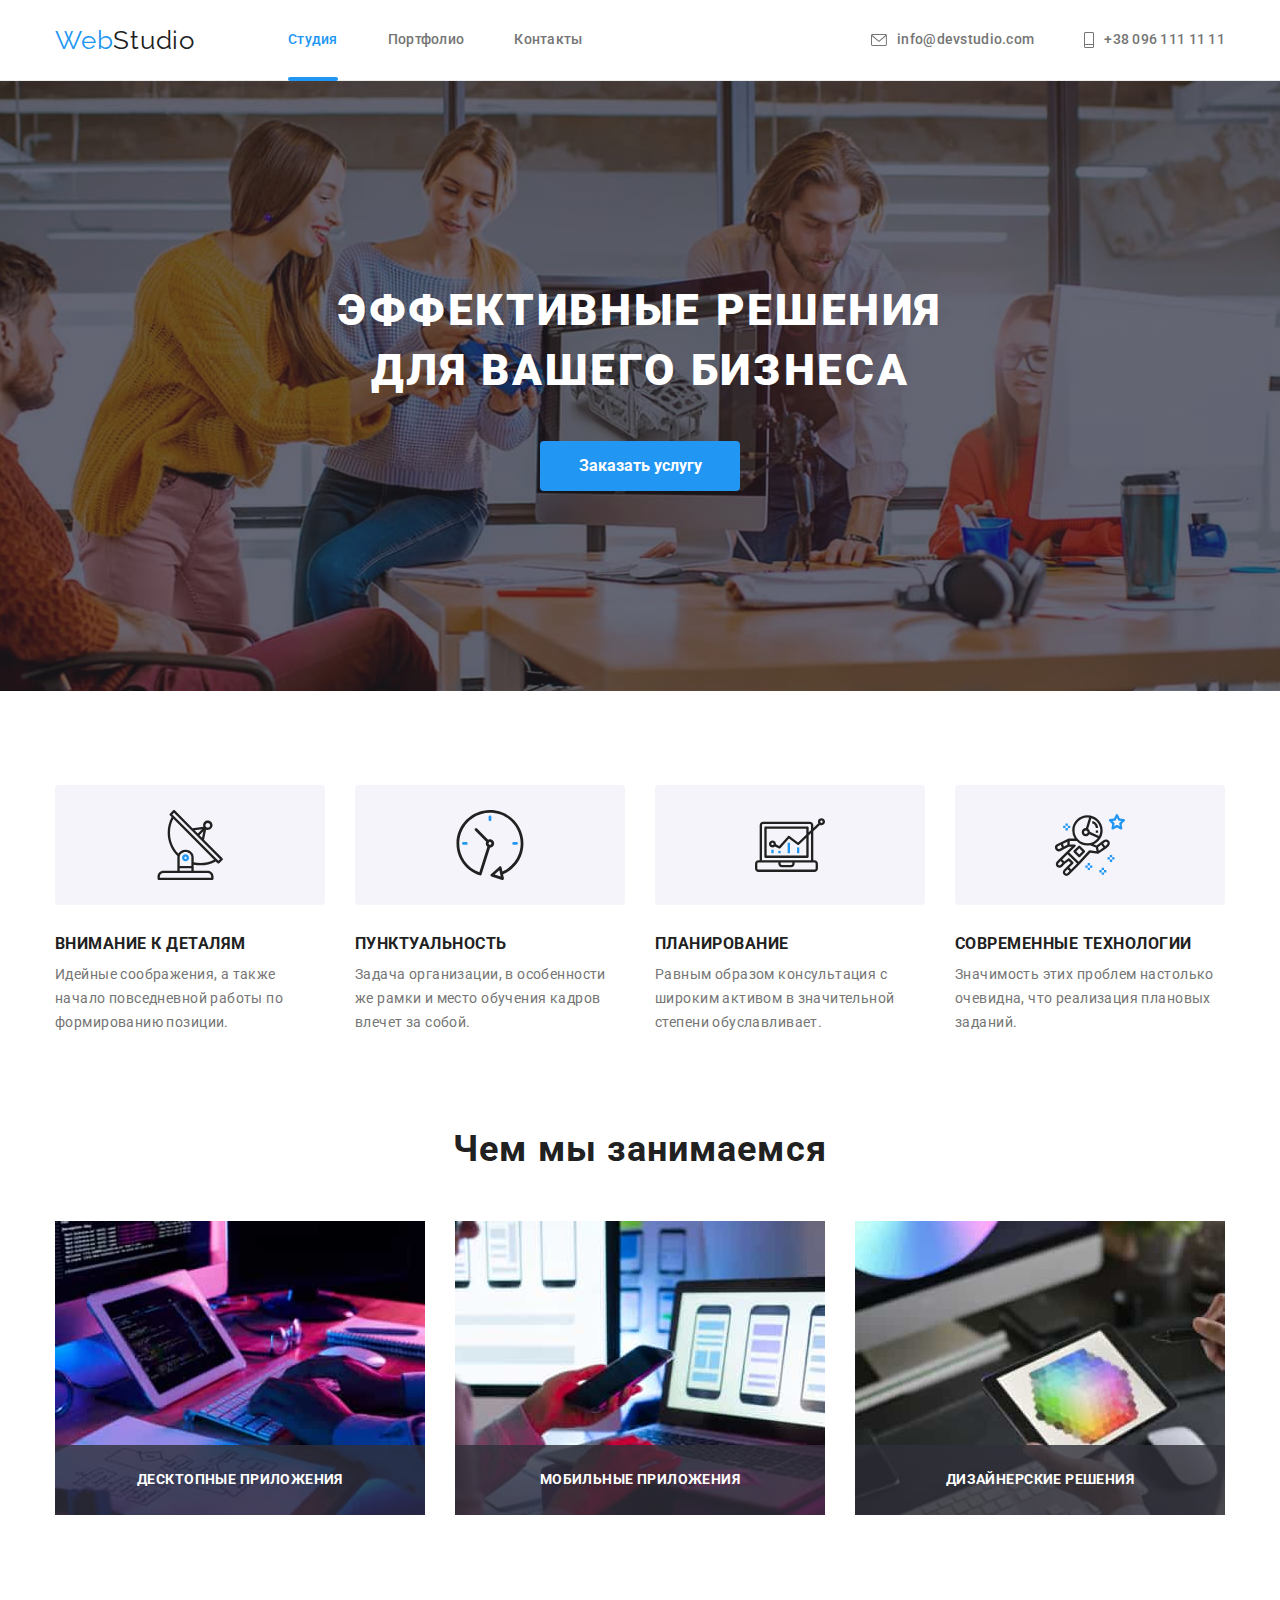
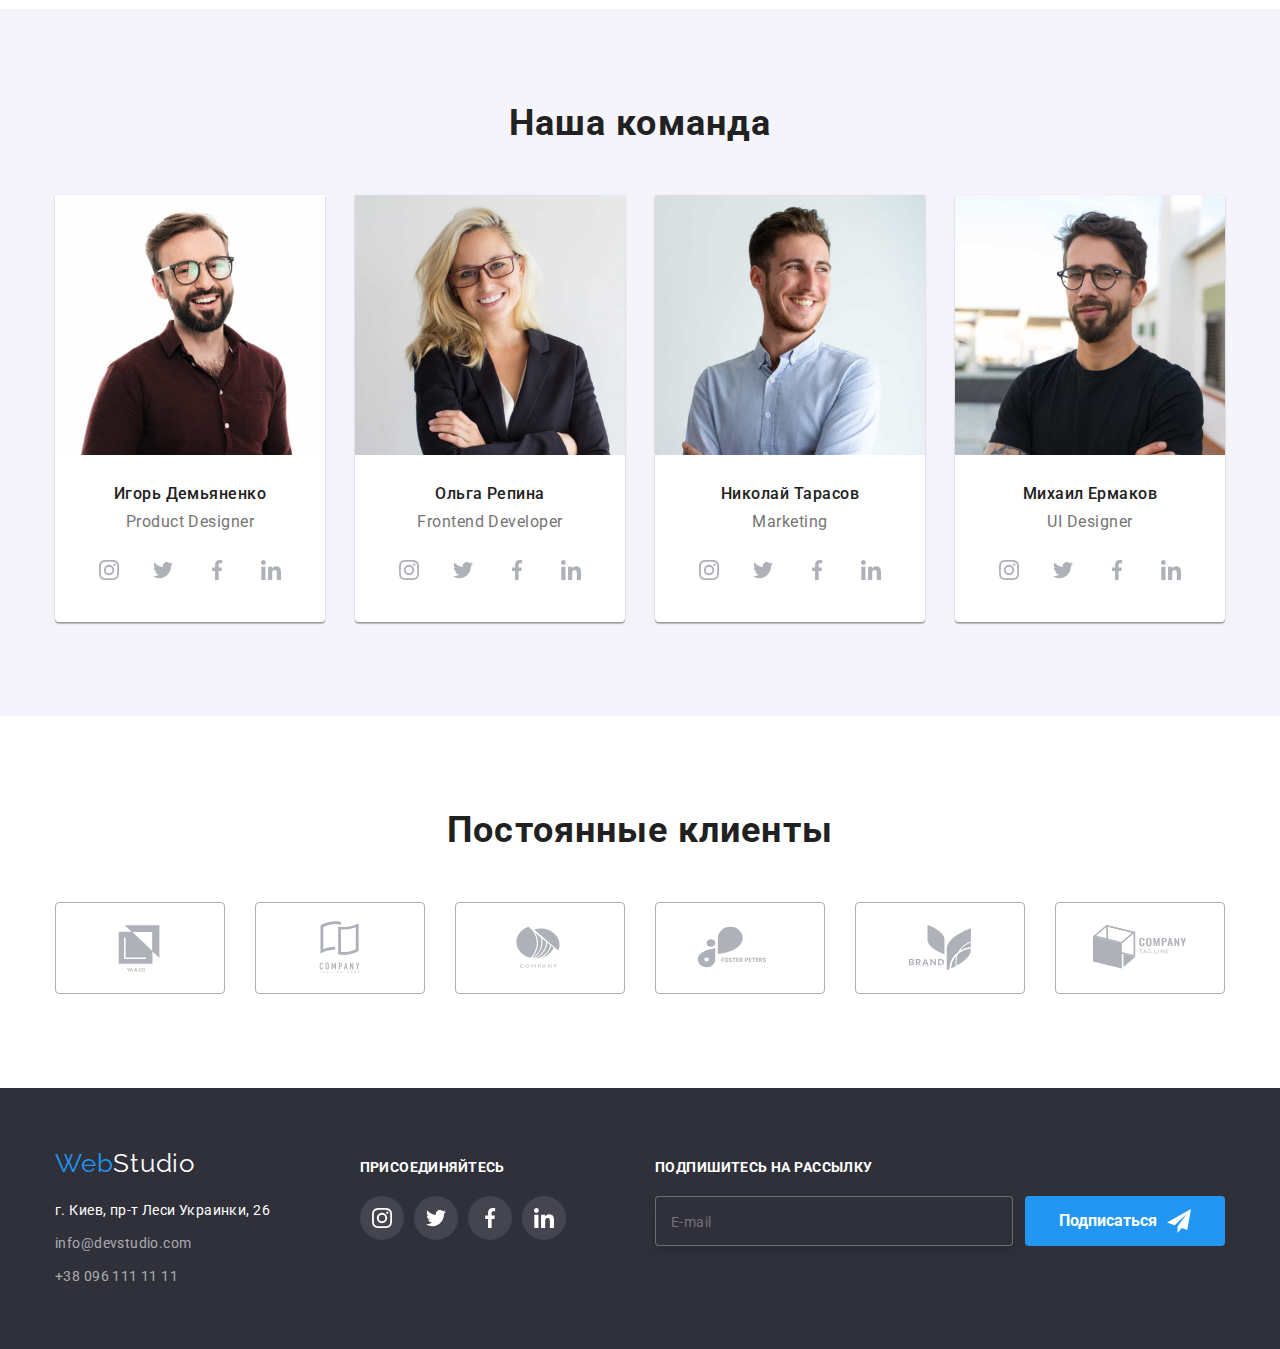
==== commit f15a7ebf: "переделал" ====
--- a/index.html
+++ b/index.html
@@ -326,7 +326,7 @@
                     </address>
                 </div>
                 <div class="footer-center">
-                    <p class="footer-title">Присоединяйтесь</p>
+                    <b class="footer-title">Присоединяйтесь</b>
                     <ul class="team-list">
                         <li class="list-social"><a href="" target="_blank" rel="noopener noreferrer"
                                 class="link-button button-footer-icon"><svg class="icon-footer" width="20" height="20">
@@ -348,10 +348,10 @@
                     </ul>
                 </div>
                 <div class="footer-right">
-                    <p class="footer-title">Подпишитесь на рассылку</p>
+                    <b class="footer-title">Подпишитесь на рассылку</b>
                     <form class="footer-form" autocomplete="off">
-                        <label>
-                            <input type="email" name="email" class="form-input" placeholder=" " />
+                        <label class="form-input">
+                            <input type="email" name="email" class="form-input-footer" placeholder=" " />
                             <span class="footer-form-text">E-mail</span>
                         </label>
                         <button type="submit" class="button button-footer">Подписаться<svg class="icon-button"
@@ -366,67 +366,64 @@
     </footer>
 
     <div class="backdrop is-hidden" data-modal>
-        <div class="backdrop-block">
+        <div class="backdrop-block"> <button type="button" data-modal-close class="close-backdrop"><svg width="14"
+                    height="14">
+                    <use href="./images/icons.svg#icon-close"></use>
+                </svg></button>
             <b class="modal-text">Оставьте свои данные, мы вам перезвоним</b>
+
             <form class="block-input" autocomplete="off">
-                <label class="form-input-modal">
-
-                    <input type="text" name="username" class="modal-input" placeholder=" " />
-                    <svg class="modal-icon" width="18" height="18">
-                        <use href="./images/icons.svg#icon-person"></use>
-                    </svg>
-                    <span class="modal-form-text">Имя</span>
-                </label>
-
-                <label class="form-input-modal">
-
-                    <input type="tel" name="phone_number" class="modal-input" placeholder=" " />
-                    <svg class="modal-icon" width="18" height="18">
-                        <use href="./images/icons.svg#icon-phone"></use>
-                    </svg>
-                    <span class="modal-form-text">Телефон</span>
-                </label>
-
-                <label class="form-input-modal">
-
-                    <input type="email" name="email" class="modal-input" placeholder=" " />
-
-                    <svg class="modal-icon" width="18" height="18">
-                        <use href="./images/icons.svg#icon-email"></use>
-                    </svg>
-                    <span class="modal-form-text">Почта</span>
-                </label>
-
-                <label class="form-input-modal textarea">
-
-                    <textarea name="feedback" class="modal-input-text" placeholder="Введите текст"></textarea>
-                    <span class="modal-form-text">Комментарий</span>
-                </label>
-
-
+
+                <ul>
+                    <li class="form-list">
+                        <label>
+                            <span class="modal-form-text">Имя</span>
+                            <span class="input-modal-block"><input type="text" name="username" class="modal-input"
+                                    placeholder=" " />
+                                <svg class="modal-icon" width="18" height="18">
+                                    <use href="./images/icons.svg#icon-person"></use>
+                                </svg></span>
+                        </label>
+                    </li>
+                    <li class="form-list">
+                        <label>
+                            <span class="modal-form-text">Телефон</span>
+                            <span class="input-modal-block"><input type="tel" name="phone_number" class="modal-input"
+                                    placeholder=" " />
+                                <svg class="modal-icon" width="18" height="18">
+                                    <use href="./images/icons.svg#icon-phone"></use>
+                                </svg></span>
+                        </label>
+                    </li>
+                    <li class="form-list">
+                        <label>
+                            <span class="modal-form-text">Почта</span>
+                            <span class="input-modal-block"><input type="email" name="email" class="modal-input"
+                                    placeholder=" " />
+                                <svg class="modal-icon" width="18" height="18">
+                                    <use href="./images/icons.svg#icon-email"></use>
+                                </svg></span>
+                        </label>
+                    </li>
+                    <li class="form-list">
+                        <label>
+                            <span class="modal-form-text">Комментарий</span>
+                            <textarea name="feedback" class="modal-input-area" placeholder="Введите текст"></textarea>
+                        </label>
+                    </li>
+                </ul>
                 <div class="checkbox">
                     <input class="checkbox-mark" type="checkbox" name="consent" id="check-mark">
                     <label class="checkbox-text" for="check-mark"><span class="check-text">Соглашаюсь с рассылкой и
-                            принимаю</span><a href="./index.html" class="check-link ">Условия
+                            принимаю </span><a href="./index.html" class="check-link ">Условия
                             договора</a>
                         <span class="checkbox-icon"></span><svg class="icon-check" width="16" height="15">
                             <use href="./images/icons.svg#icon-check"></use>
                         </svg>
                     </label>
                 </div>
-
                 <button type="submit" class="button button-modal">Отправить</button>
             </form>
-
-
-
-
-
-
-            <button data-modal-close class="close-backdrop"><svg width="14" height="14">
-                    <use href="./images/icons.svg#icon-close"></use>
-                </svg></button>
-
         </div>
     </div>
 
--- a/css/styles.css
+++ b/css/styles.css
@@ -534,22 +534,21 @@
 .footer-block {
 	display: flex;
 	align-items: baseline;
-}
+	justify-content: space-between;
+}
+
 .footer-left {
-	display: inline-block;
-	margin-right: 70px;
+
 }
 .footer-center {
-	display: inline-block;
-	margin-right: 93px;
-}
-
+
+}
 .footer-right {
-	display: inline-block;
-	align-items: baseline;
+
 }
 
 .footer-title {
+	display: block;
 	font-weight: bold;
 	font-size: 14px;
 	line-height: 1.14;
@@ -571,6 +570,7 @@
   height: 50px;
 	display: flex;
   justify-content: center;
+  align-items: center;
 	padding-top: 10px;
 	padding-bottom: 10px;
 	background-color: var(--accent-color-button);
@@ -582,9 +582,15 @@
 }
 
 .form-input {
+margin-right: 12px;
+}
+	
+
+
+.form-input-footer {
 	width: 358px;
 	height: 50px;
-	margin-right: 12px;
+	
 	padding-left: 16px;
 	background-color: var(--primary-dark-color);
 	border: 1px solid rgba(255, 255, 255, 0.3);
@@ -595,7 +601,7 @@
 	transition-duration: 250ms;
 	transition-timing-function: cubic-bezier(0.4, 0, 0.2, 1);
 }
-.form-input:focus {
+.form-input-footer:focus {
 	background-color: var(--primary-white-color);
 }
 
@@ -610,8 +616,8 @@
 	transition-timing-function: cubic-bezier(0.4, 0, 0.2, 1);
 }
 
-.form-input:focus + .footer-form-text,
-.form-input:not(:placeholder-shown) + .footer-form-text {
+.form-input-footer:focus + .footer-form-text,
+.form-input-footer:not(:placeholder-shown) + .footer-form-text {
 	transform: translateX(-70px);
 	color: var(--primary-white-color);
 }
@@ -665,8 +671,9 @@
 	transform: translate(-50%, -50%) scale(1);
 
 	padding: 40px 40px;
-	min-width: 528px;
+	max-width: 528px;
 	min-height: 581px;
+	margin: 0 auto;
 	background-color: var(--primary-white-color);
 	box-shadow: var(--modal-shadow);
 	border-radius: 4px;
@@ -676,23 +683,17 @@
 }
 .close-backdrop {
 	position: absolute;
+	display: flex;
+	justify-content: center;
+	align-items: center;
 	top: 8px;
 	right: 8px;
-
-	display: flex;
-	justify-content: center;
-	align-items: center;
-
 	height: 30px;
 	width: 30px;
 	background-color: var(--primary-white-color);
-
 	border: 1px solid var(--modal-button);
-
 	border-radius: 100%;
-
 	cursor: pointer;
-
 	transition-property: fill;
 	transition-duration: 250ms;
 	transition-timing-function: cubic-bezier(0.4, 0, 0.2, 1);
@@ -702,95 +703,90 @@
 	fill: var(--accent-color);
 }
 
+.button-modal {
+  margin: 0 auto;
+}
+
 .block-input {
-	position: relative;
-	display: flex;
-	flex-direction: column;
-}
-
+	margin: 0 auto;
+	
+}
 .modal-text {
-	display: inline-block;
-	font-style: normal;
-	font-weight: bold;
 	font-size: 20px;
 	line-height: 1.15;
 	text-align: center;
 	letter-spacing: 0.03em;
 	color: var(--primary-text-color);
-	margin-bottom: 30px;
-}
-
-.button-modal {
-  margin-left: auto;
-  margin-right: auto;
-}
-
-.form-input-modal {
+}
+
+.modal-form-text {
+  display: inline-block;
+  margin-bottom: 4px;
+  font-size: 12px;
+  line-height: 1.25;
+  letter-spacing: 0.01em;
+  
+}
+.input-modal-block {
 	position: relative;
-	margin-bottom: 28px;
-}
-.textarea {
-	margin-bottom: 20px;
-}
-
+}
 .modal-input {
-	width: 448px;
+	width: 100%;
 	height: 40px;
 	padding-left: 42px;
 	border: 1px solid rgba(33, 33, 33, 0.2);
-	box-sizing: border-box;
 	border-radius: 4px;
 	transition-property: border-color;
 	transition-duration: 250ms;
 	transition-timing-function: cubic-bezier(0.4, 0, 0.2, 1);
 }
 
-.modal-icon {
-	position: absolute;
-	top: 50%;
-	left: 15px;
-	transform: translateY(-50%);
-
-	transition-property: fill;
-	transition-duration: 250ms;
-	transition-timing-function: cubic-bezier(0.4, 0, 0.2, 1);
-}
-
-.modal-input:focus,
-.modal-input-text:focus {
-	border-color: var(--accent-color);
-	outline: none;
-}
-
-.modal-input:focus ~ .modal-icon {
-	fill: var(--accent-color);
-}
-
-.modal-input-text {
-	width: 448px;
+.modal-input-area {
+	display: block;
+	width: 100%;
 	height: 120px;
 	padding: 12px 16px;
 	resize: none;
 	border: 1px solid rgba(33, 33, 33, 0.2);
-	box-sizing: border-box;
 	border-radius: 4px;
 }
 
-.modal-form-text {
+.modal-icon {
 	position: absolute;
-	top: -24px;
-	left: 0;
-}
-
+	top: 0;
+	left: 15px;
+	transition-property: fill;
+	transition-duration: 250ms;
+	transition-timing-function: cubic-bezier(0.4, 0, 0.2, 1);
+}
+
+.modal-input:focus,
+.modal-input-area:focus {
+	border-color: var(--accent-color);
+	outline: none;
+}
+
+.modal-input:focus ~ .modal-icon {
+	fill: var(--accent-color);
+}
+.form-list {
+  list-style: none;
+  padding: 0;
+  margin: 0;
+  margin-top: 12px;
+}
+.form-list + .form-list {
+	margin-top: 10px;
+}
 
 
 .checkbox {
   position: relative;
+  
+  margin-top: 20px;
   margin-bottom: 30px;
-  
-  margin-left: auto;
-  margin-right: auto;
-	
+  padding-left: 36.38px;
+  	
 }
 .checkbox-mark {
 	position: absolute;
@@ -804,32 +800,32 @@
 	clip-path: inset(50%);
 	margin: -1px;
 }
-.check-text {
-	margin-bottom: 0;
-	margin-left: 24px;
-}
+
 .check-link {
 	color: var(--accent-color);
 }
 
-.checkbox-text {
-  display: block;
-
+.checkbox-text {	
+  font-size: 14px;
+  line-height: 1.71; 
+  letter-spacing: 0.03em;
 }
 .checkbox-icon {
-	position: absolute;
+  position: absolute;
   top: 50%;
-  left: 0;
+  left: 15px;
   width: 16px;
-	height: 15px;
+  height: 15px;
   border: 2px solid var(--primary-text-color);
-  border-radius: 2px;
+  border-radius: 4px;
   transform: translateY(-50%); 
 }
+
+
 .icon-check {
-	position: absolute;
+  position: absolute;
   top: 50%;
-  left: 0;
+  left: 15px;
   opacity: 0;
   fill: var(--primary-white-color);
   transform: translateY(-50%);
@@ -837,17 +833,26 @@
 
 .checkbox-icon,
 .icon-check {
-  transition-property: background-color, border, opacity;
+	
+	cursor: pointer;
+    transition-property: background-color, border, opacity;
 	transition-duration: 250ms;
 	transition-timing-function: cubic-bezier(0.4, 0, 0.2, 1);
 }
 .checkbox-mark:checked ~ .checkbox-text .icon-check {
 
   background-color: var(--accent-color);
-  border-radius: 2px;
+  border-radius: 4px;
   opacity: 1;
 }
 .checkbox-mark:checked ~ .checkbox-text .checkbox-icon {
   background-color: var(--accent-color);
   border: 2px solid var(--accent-color);
-}+}
+
+.checkbox-mark:focus ~ .checkbox-text .checkbox-icon {
+	
+    outline: 2px solid;
+}
+
+
